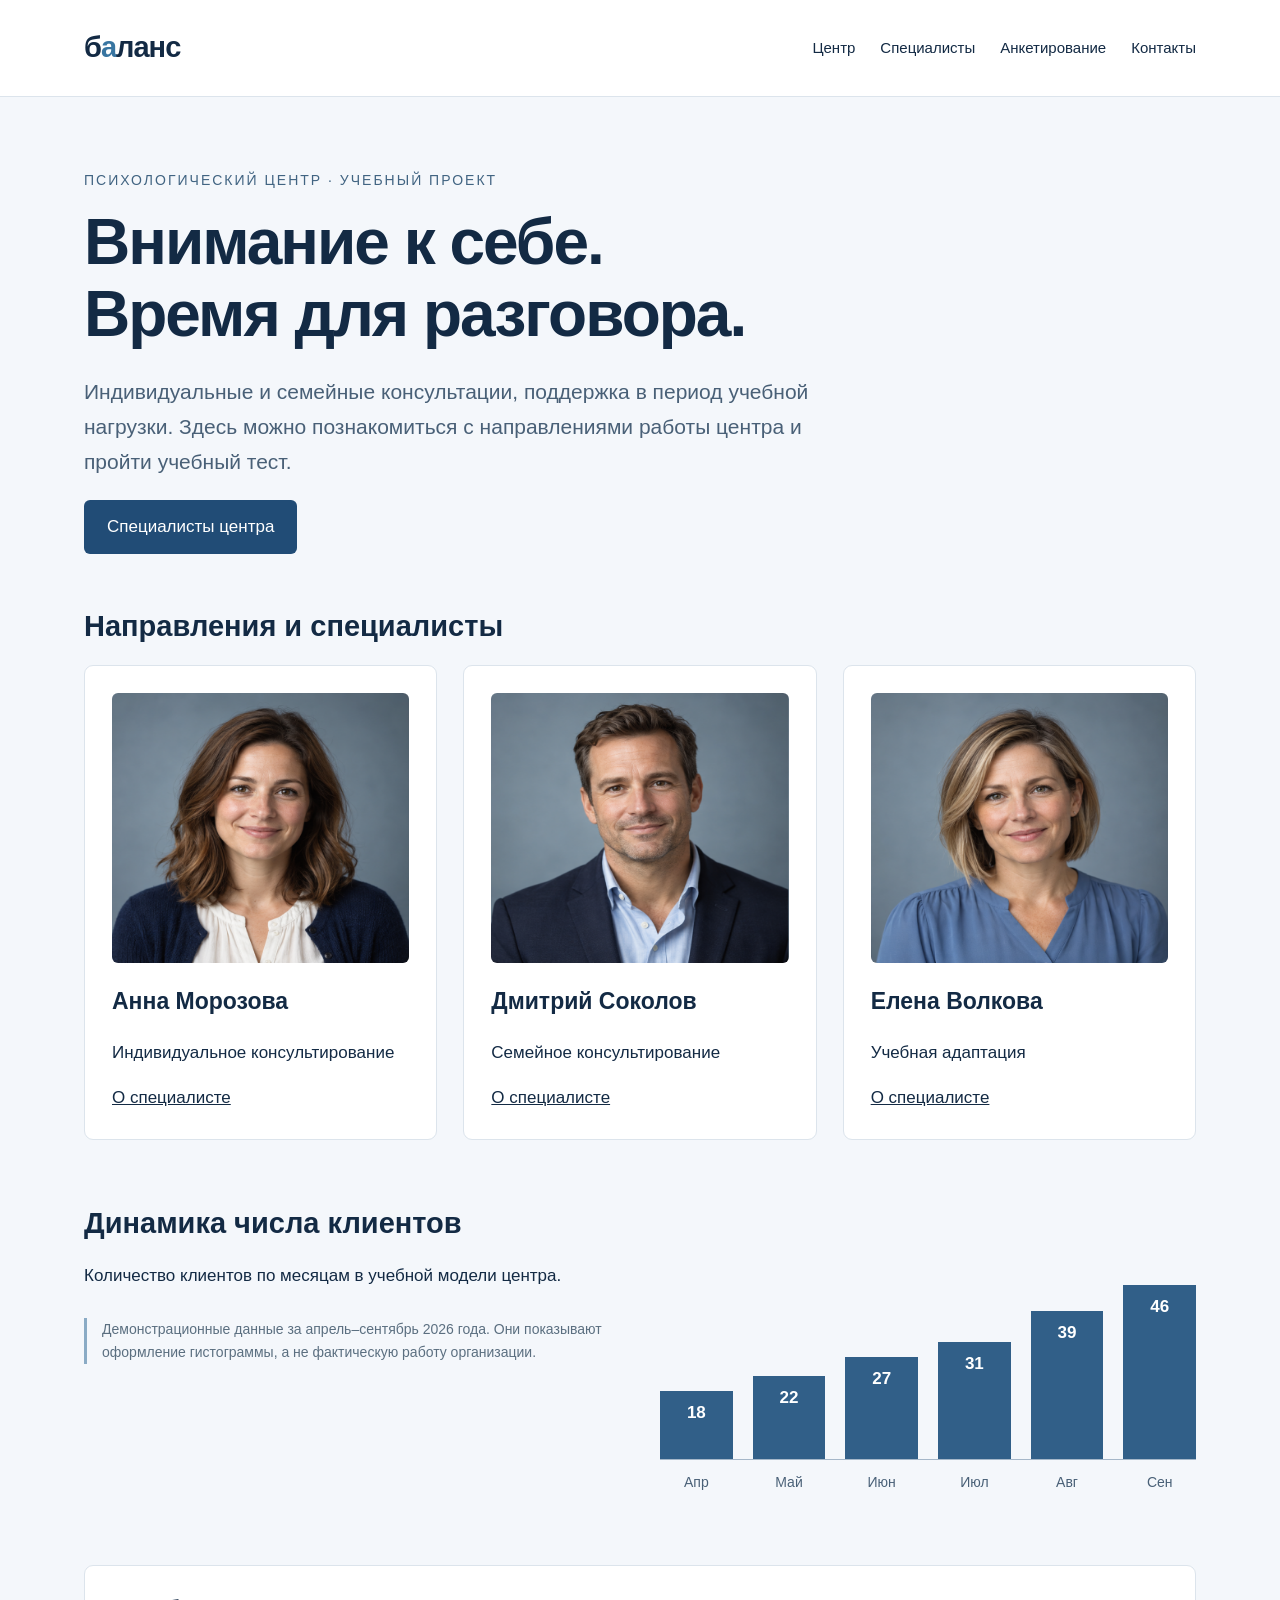
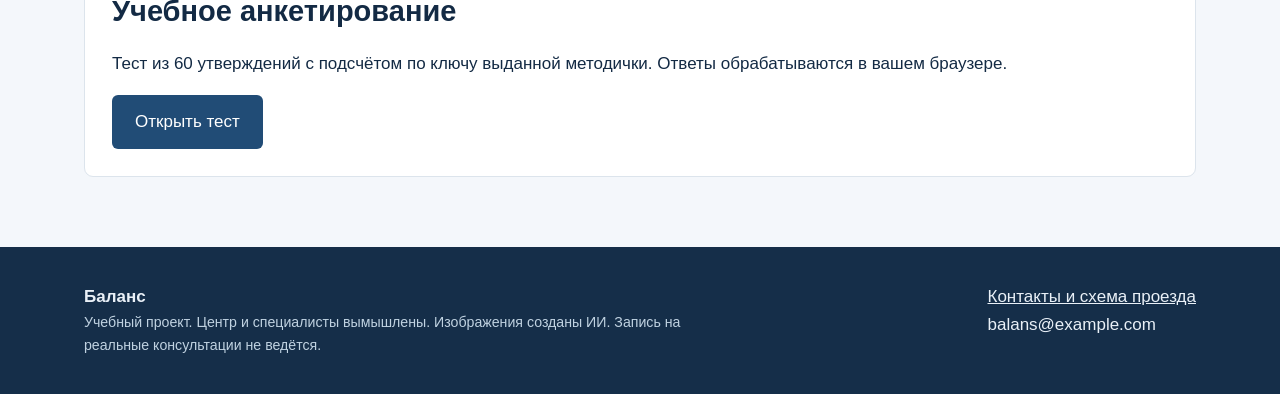
==== index.html @ d7dcf87f "Create educational psychology center website" ====
<!doctype html><html lang="ru"><head><meta charset="utf-8"><meta name="viewport" content="width=device-width,initial-scale=1"><title>Психологический центр — Баланс</title><meta name="description" content="Учебный проект психологического центра Баланс. Специалисты, направления работы и учебное анкетирование."><link rel="stylesheet" href="style.css"></head><body><header><div class="nav"><a class="brand" href="index.html">б<span>а</span>ланс</a><nav aria-label="Основная навигация"><a href="index.html">Центр</a><a href="index.html#specialists">Специалисты</a><a href="test.html">Анкетирование</a><a href="contacts.html">Контакты</a></nav></div></header><main><section class="hero"><div class="eyebrow">Психологический центр · учебный проект</div><h1>Внимание к себе.<br>Время для разговора.</h1><p class="lead">Индивидуальные и семейные консультации, поддержка в период учебной нагрузки. Здесь можно познакомиться с направлениями работы центра и пройти учебный тест.</p><a class="button" href="#specialists">Специалисты центра</a></section><section id="specialists"><h2>Направления и специалисты</h2><div class=grid><article class="card"><div role="img" aria-label="Вымышленный портрет Анна Морозова" class="portrait p0"></div><h3>Анна Морозова</h3><p>Индивидуальное консультирование</p><a href="anna.html">О специалисте</a></article><article class="card"><div role="img" aria-label="Вымышленный портрет Дмитрий Соколов" class="portrait p1"></div><h3>Дмитрий Соколов</h3><p>Семейное консультирование</p><a href="dmitry.html">О специалисте</a></article><article class="card"><div role="img" aria-label="Вымышленный портрет Елена Волкова" class="portrait p2"></div><h3>Елена Волкова</h3><p>Учебная адаптация</p><a href="elena.html">О специалисте</a></article></div></section><section class="section split"><div><h2>Динамика числа клиентов</h2><p>Количество клиентов по месяцам в учебной модели центра.</p><p class="notice">Демонстрационные данные за апрель–сентябрь 2026 года. Они показывают оформление гистограммы, а не фактическую работу организации.</p></div><div class="chart"><div class="bars"><div class="bar" style="height:68.39999999999999px"><b>18</b><span>Апр</span></div><div class="bar" style="height:83.6px"><b>22</b><span>Май</span></div><div class="bar" style="height:102.60000000000001px"><b>27</b><span>Июн</span></div><div class="bar" style="height:117.8px"><b>31</b><span>Июл</span></div><div class="bar" style="height:148.20000000000002px"><b>39</b><span>Авг</span></div><div class="bar" style="height:174.8px"><b>46</b><span>Сен</span></div></div></div></section><section class="section card"><h2>Учебное анкетирование</h2><p>Тест из 60 утверждений с подсчётом по ключу выданной методички. Ответы обрабатываются в вашем браузере.</p><a class="button" href="test.html">Открыть тест</a></section></main><footer><div><div><b>Баланс</b><small>Учебный проект. Центр и специалисты вымышлены. Изображения созданы ИИ. Запись на реальные консультации не ведётся.</small></div><div><a href="contacts.html">Контакты и схема проезда</a><br><span>balans@example.com</span></div></div></footer></body></html>
---- style.css ----
*{box-sizing:border-box}body{margin:0;background:#f4f7fb;color:#132a44;font:17px/1.65 Arial,sans-serif}a{color:inherit}header{background:white;border-bottom:1px solid #dce4ec}.nav{max-width:1160px;margin:auto;padding:24px;display:flex;justify-content:space-between;align-items:center;gap:24px}.brand{text-decoration:none;font-weight:800;font-size:29px;letter-spacing:-1px}.brand span{color:#3875a1}nav{display:flex;gap:25px;flex-wrap:wrap}nav a{text-decoration:none;font-size:15px}main{max-width:1160px;margin:auto;padding:54px 24px 70px}h1{font-size:clamp(36px,5vw,66px);line-height:1.12;letter-spacing:-2px;margin:15px 0 25px;max-width:880px}h2{font-size:29px;line-height:1.25;margin:0 0 20px}h3{font-size:23px;line-height:1.3}.eyebrow{font-size:14px;text-transform:uppercase;letter-spacing:2px;color:#416482}.lead{font-size:21px;max-width:750px;color:#496077}.hero{padding:18px 0 54px}.button,button{display:inline-block;background:#214c76;border:0;color:#fff;border-radius:6px;padding:13px 23px;text-decoration:none;font:inherit;cursor:pointer}.grid{display:grid;grid-template-columns:repeat(3,1fr);gap:26px}.card{background:white;border:1px solid #dce4ec;border-radius:9px;padding:27px}.portrait{height:270px;background-image:url('specialists.png');background-size:300% 100%;border-radius:6px;margin-bottom:24px}.portrait.p0{background-position:0% center}.portrait.p1{background-position:50% center}.portrait.p2{background-position:100% center}.notice{font-size:14px;color:#5b6f80;border-left:3px solid #8aabc5;padding-left:15px;margin:28px 0}.section{margin-top:65px}.split{display:grid;grid-template-columns:1fr 1fr;gap:40px;align-items:start}.bigportrait{min-height:470px;background-image:url('specialists.png');background-size:300% 100%;border-radius:9px}.bars{display:flex;gap:20px;align-items:end;height:220px;border-bottom:1px solid #a5b7c9;margin-top:35px}.bar{background:#315f88;flex:1;position:relative;text-align:center;color:#fff;min-width:30px}.bar span{position:absolute;bottom:-35px;left:0;right:0;font-size:14px;color:#496077}.bar b{display:block;padding:8px}.chart{padding-bottom:40px}footer{background:#152e49;color:#e9f0f7;padding:36px 24px}footer>div{max-width:1112px;margin:auto;display:flex;justify-content:space-between;gap:20px;flex-wrap:wrap}footer small{display:block;max-width:620px;color:#c0d2e1}fieldset{border:1px solid #cfdae6;border-radius:7px;background:white;margin:20px 0;padding:20px}legend{font-weight:bold;padding:0 8px}label{display:block;padding:5px 0}input[type=radio],input[type=checkbox]{width:19px;height:19px;margin-right:12px}input,textarea,select{font:inherit}input:not([type=radio]):not([type=checkbox]),textarea,select{max-width:100%;width:100%;padding:12px;border:1px solid #8198b0;border-radius:5px}#result{background:#e2edf7;padding:24px;margin:25px 0;border-radius:8px}a:focus-visible,button:focus-visible,input:focus-visible{outline:3px solid #d19120;outline-offset:4px}iframe{width:100%;height:360px;border:0;border-radius:8px}@media(max-width:760px){.nav{align-items:flex-start;flex-direction:column}nav{gap:16px}.grid,.split{grid-template-columns:1fr}.portrait{height:330px}.bigportrait{min-height:370px}main{padding-top:32px}h1{letter-spacing:-1px}.section{margin-top:45px}}
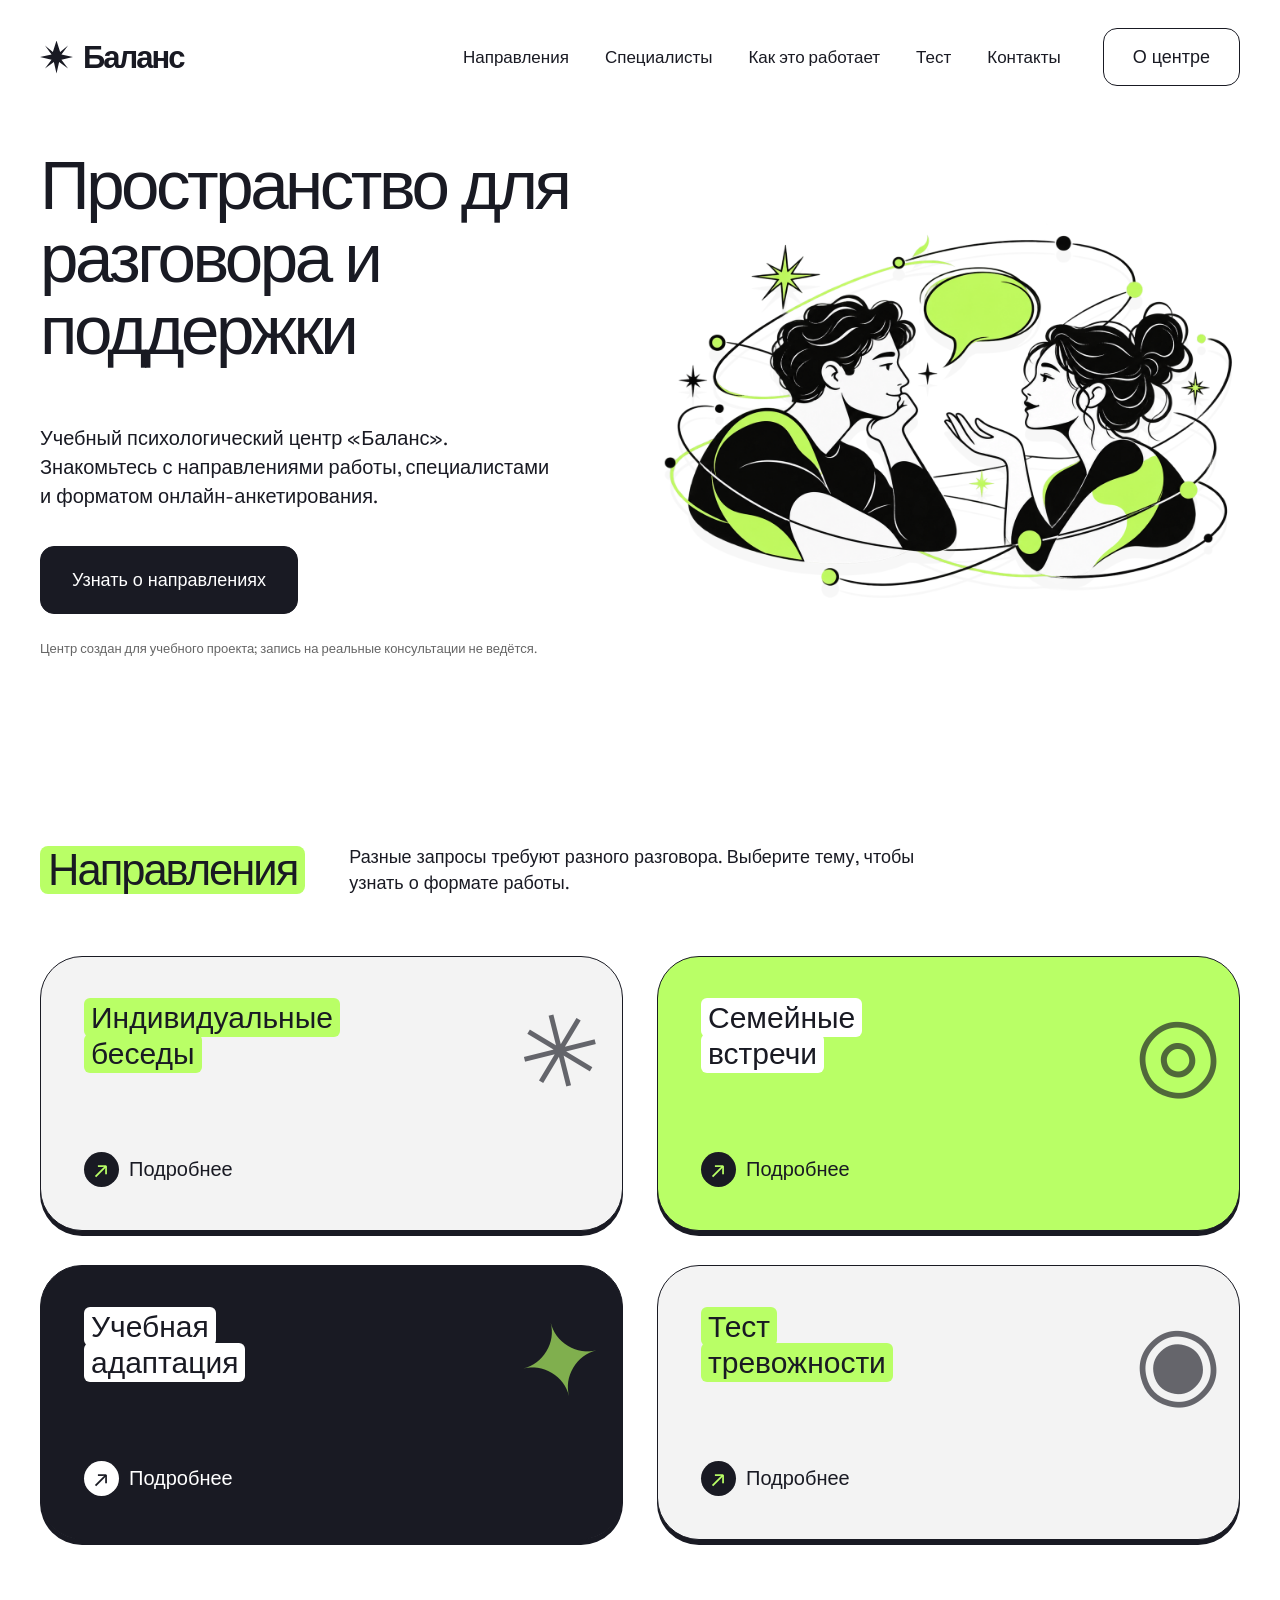
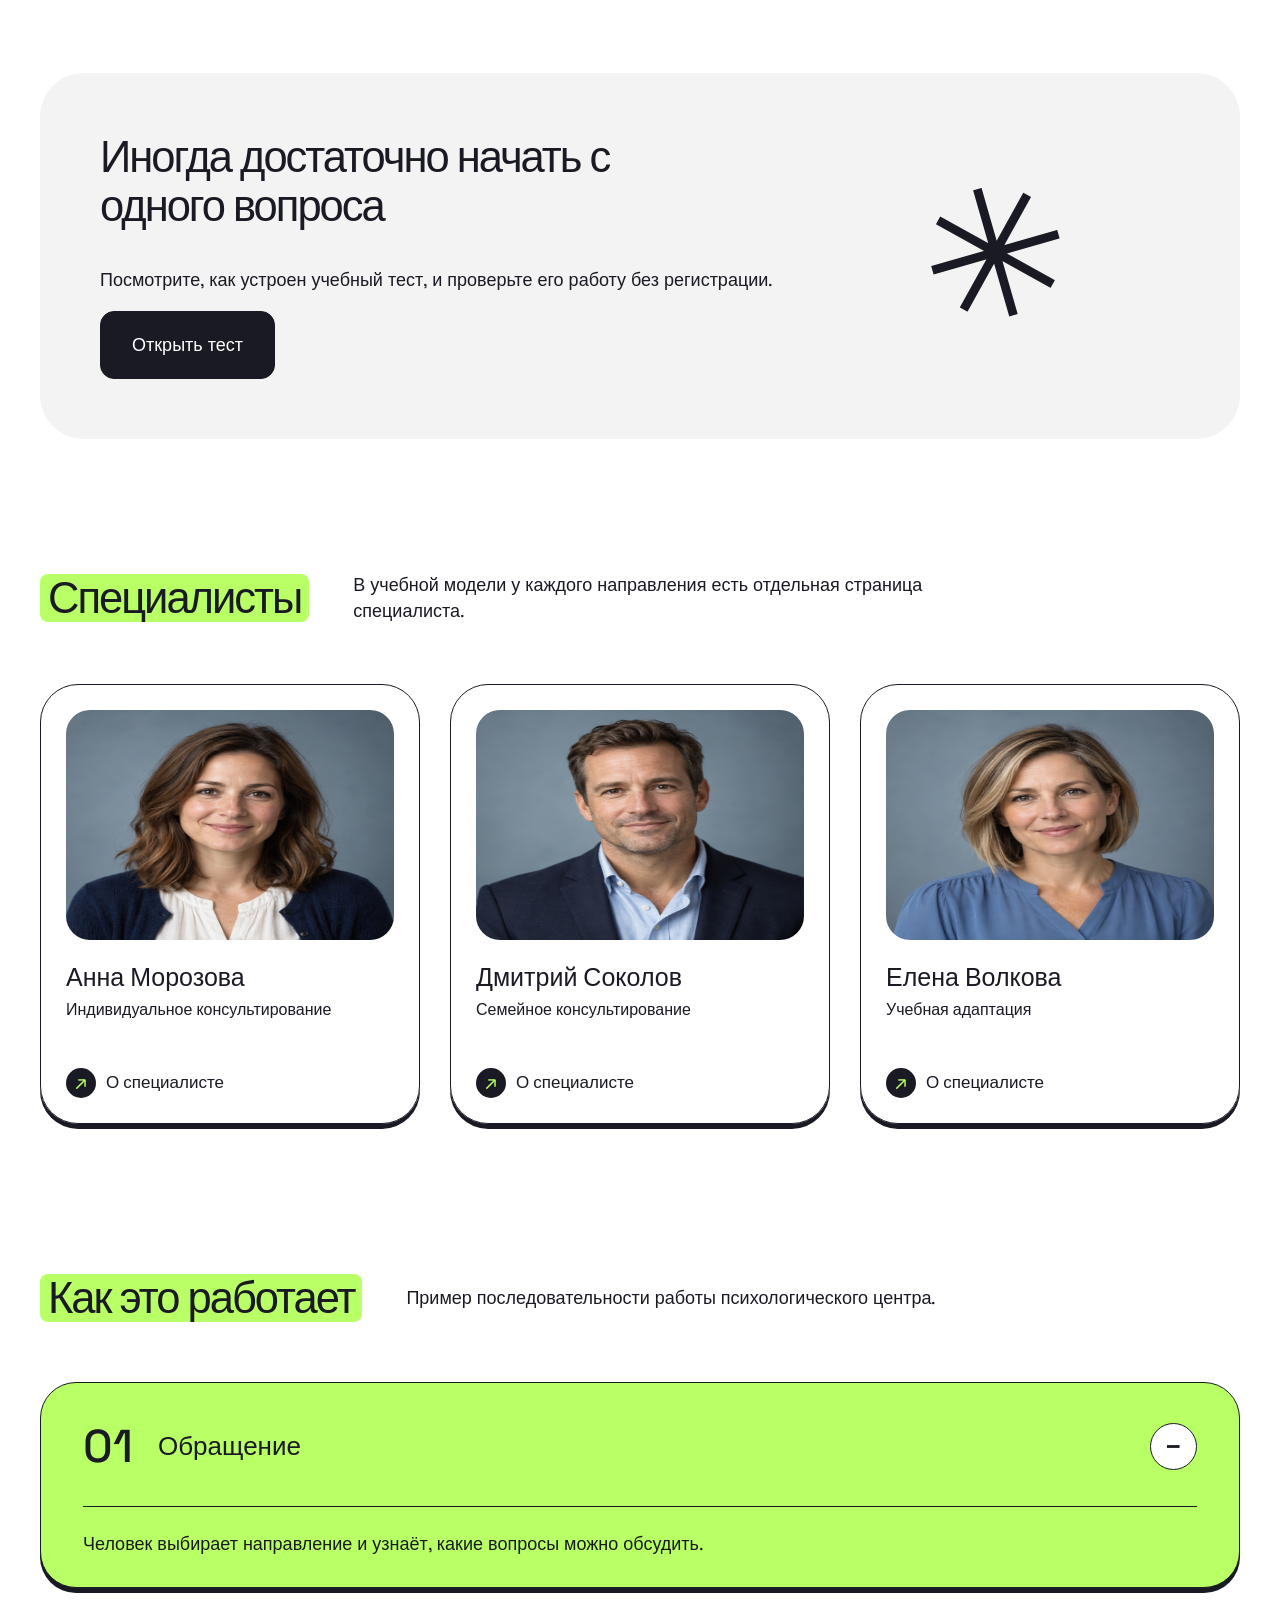
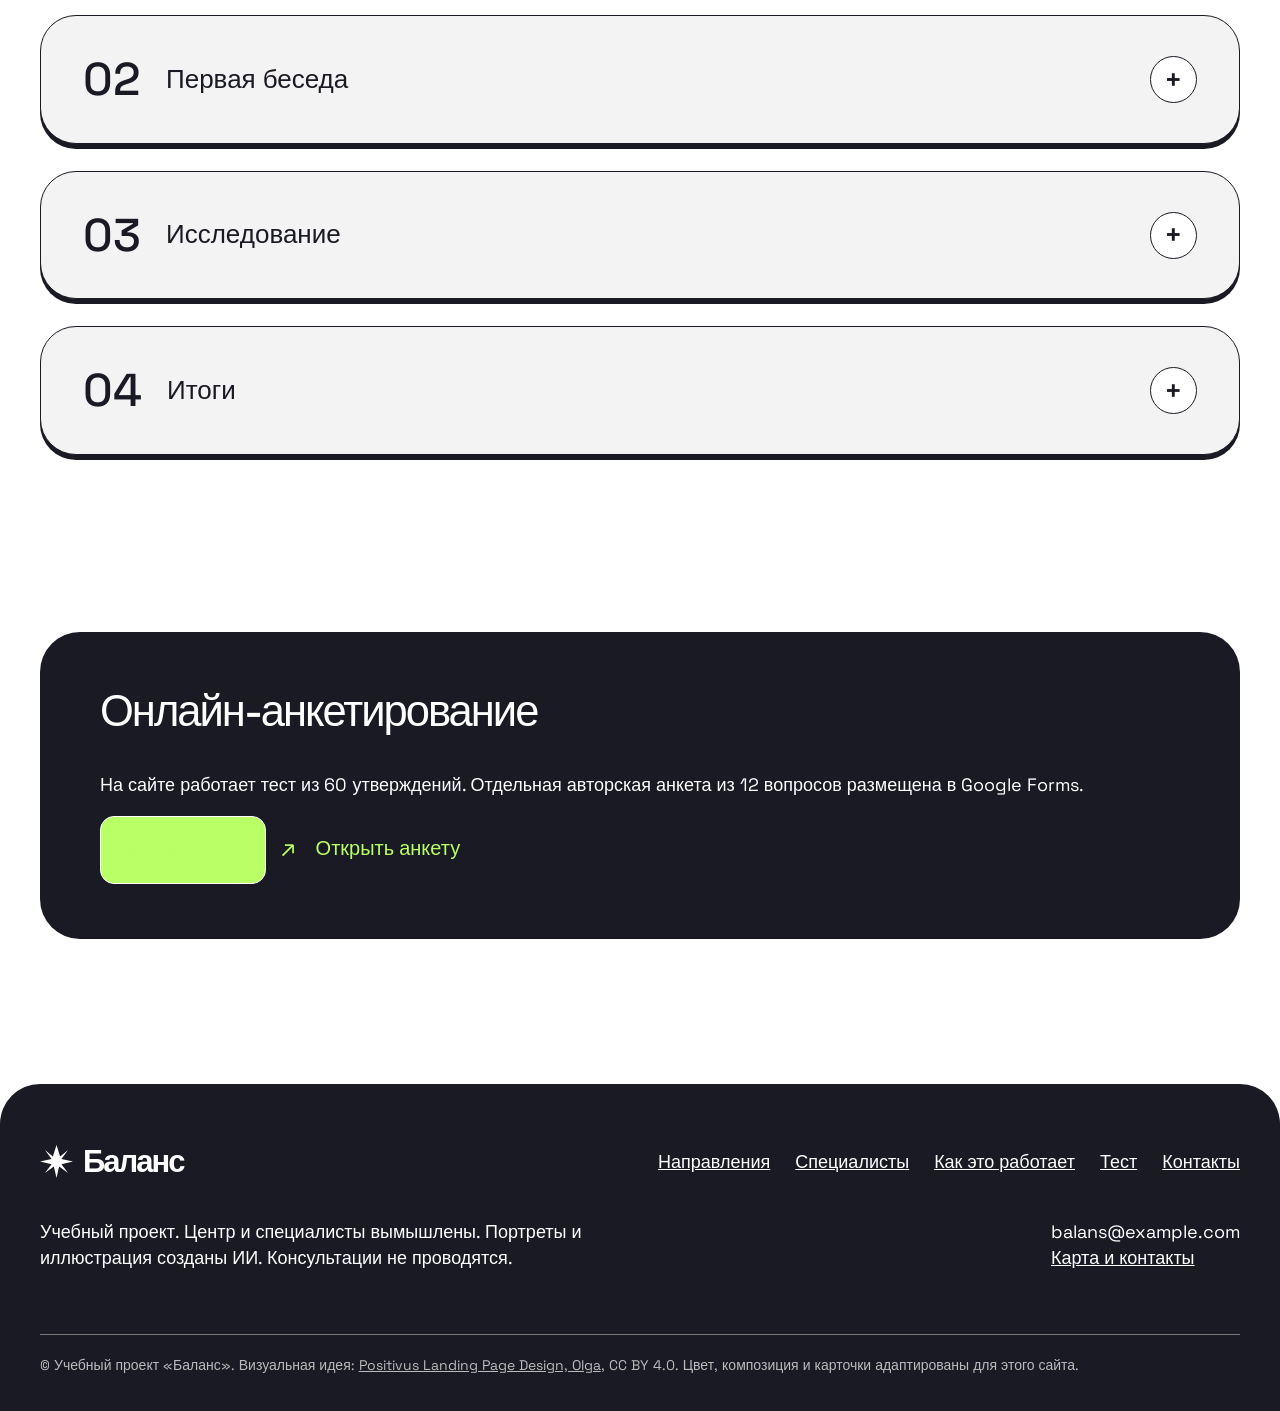
==== commit b6f6543d: "Redesign psychology center site with Positivus-inspired layout" ====
--- a/index.html
+++ b/index.html
@@ -1 +1 @@
-<!doctype html><html lang="ru"><head><meta charset="utf-8"><meta name="viewport" content="width=device-width,initial-scale=1"><title>Психологический центр — Баланс</title><meta name="description" content="Учебный проект психологического центра Баланс. Специалисты, направления работы и учебное анкетирование."><link rel="stylesheet" href="style.css"></head><body><header><div class="nav"><a class="brand" href="index.html">б<span>а</span>ланс</a><nav aria-label="Основная навигация"><a href="index.html">Центр</a><a href="index.html#specialists">Специалисты</a><a href="test.html">Анкетирование</a><a href="contacts.html">Контакты</a></nav></div></header><main><section class="hero"><div class="eyebrow">Психологический центр · учебный проект</div><h1>Внимание к себе.<br>Время для разговора.</h1><p class="lead">Индивидуальные и семейные консультации, поддержка в период учебной нагрузки. Здесь можно познакомиться с направлениями работы центра и пройти учебный тест.</p><a class="button" href="#specialists">Специалисты центра</a></section><section id="specialists"><h2>Направления и специалисты</h2><div class=grid><article class="card"><div role="img" aria-label="Вымышленный портрет Анна Морозова" class="portrait p0"></div><h3>Анна Морозова</h3><p>Индивидуальное консультирование</p><a href="anna.html">О специалисте</a></article><article class="card"><div role="img" aria-label="Вымышленный портрет Дмитрий Соколов" class="portrait p1"></div><h3>Дмитрий Соколов</h3><p>Семейное консультирование</p><a href="dmitry.html">О специалисте</a></article><article class="card"><div role="img" aria-label="Вымышленный портрет Елена Волкова" class="portrait p2"></div><h3>Елена Волкова</h3><p>Учебная адаптация</p><a href="elena.html">О специалисте</a></article></div></section><section class="section split"><div><h2>Динамика числа клиентов</h2><p>Количество клиентов по месяцам в учебной модели центра.</p><p class="notice">Демонстрационные данные за апрель–сентябрь 2026 года. Они показывают оформление гистограммы, а не фактическую работу организации.</p></div><div class="chart"><div class="bars"><div class="bar" style="height:68.39999999999999px"><b>18</b><span>Апр</span></div><div class="bar" style="height:83.6px"><b>22</b><span>Май</span></div><div class="bar" style="height:102.60000000000001px"><b>27</b><span>Июн</span></div><div class="bar" style="height:117.8px"><b>31</b><span>Июл</span></div><div class="bar" style="height:148.20000000000002px"><b>39</b><span>Авг</span></div><div class="bar" style="height:174.8px"><b>46</b><span>Сен</span></div></div></div></section><section class="section card"><h2>Учебное анкетирование</h2><p>Тест из 60 утверждений с подсчётом по ключу выданной методички. Ответы обрабатываются в вашем браузере.</p><a class="button" href="test.html">Открыть тест</a></section></main><footer><div><div><b>Баланс</b><small>Учебный проект. Центр и специалисты вымышлены. Изображения созданы ИИ. Запись на реальные консультации не ведётся.</small></div><div><a href="contacts.html">Контакты и схема проезда</a><br><span>balans@example.com</span></div></div></footer></body></html>+<!doctype html><html lang="ru"><head><meta charset="utf-8"><meta name="viewport" content="width=device-width,initial-scale=1"><title>Психологический центр — Баланс</title><meta name="description" content="Учебный сайт психологического центра Баланс: специалисты, консультации и онлайн-анкетирование."><link rel="stylesheet" href="style.css"></head><body><header class="wrap topbar"><a class="brand" href="index.html" aria-label="Баланс, главная"><span class="brand-mark" aria-hidden="true"></span>Баланс</a><button class="menu-toggle" type="button" aria-controls="main-nav" aria-expanded="false" onclick="const n=document.getElementById('main-nav');const o=n.classList.toggle('is-open');this.setAttribute('aria-expanded',o)">Меню ☰</button><nav id="main-nav" aria-label="Основная навигация"><a href="index.html#services">Направления</a><a href="index.html#team">Специалисты</a><a href="index.html#process">Как это работает</a><a href="test.html">Тест</a><a href="contacts.html">Контакты</a></nav><a class="nav-cta" href="contacts.html">О центре</a></header><main><div class="wrap"><section class="hero"><div><h1>Пространство для разговора и поддержки</h1><p class="lead">Учебный психологический центр «Баланс». Знакомьтесь с направлениями работы, специалистами и форматом онлайн-анкетирования.</p><a class="button" href="#services">Узнать о направлениях</a><p class="hero-note">Центр создан для учебного проекта; запись на реальные консультации не ведётся.</p></div><img class="hero-art" src="hero-conversation.png" alt="Иллюстрация разговора двух людей" width="1024" height="1024"></section><section class="section" id="services"><div class="section-head"><h2>Направления</h2><p>Разные запросы требуют разного разговора. Выберите тему, чтобы узнать о формате работы.</p></div><div class="grid"><article class="service"><h3><span>Индивидуальные<br>беседы</span></h3><a class="text-link" href="anna.html">Подробнее</a><span class="service-art" aria-hidden="true">✳</span></article><article class="service"><h3><span>Семейные<br>встречи</span></h3><a class="text-link" href="dmitry.html">Подробнее</a><span class="service-art" aria-hidden="true">◎</span></article><article class="service"><h3><span>Учебная<br>адаптация</span></h3><a class="text-link" href="elena.html">Подробнее</a><span class="service-art" aria-hidden="true">✦</span></article><article class="service"><h3><span>Тест<br>тревожности</span></h3><a class="text-link" href="test.html">Подробнее</a><span class="service-art" aria-hidden="true">◉</span></article></div></section><section class="statement"><div><h2>Иногда достаточно начать с одного вопроса</h2><p>Посмотрите, как устроен учебный тест, и проверьте его работу без регистрации.</p><a class="button" href="test.html">Открыть тест</a></div><div class="statement-art" aria-hidden="true">✳</div></section><section class="section" id="team"><div class="section-head"><h2>Специалисты</h2><p>В учебной модели у каждого направления есть отдельная страница специалиста.</p></div><div class="people"><article class="person"><div class="portrait p0" role="img" aria-label="Вымышленный портрет: Анна Морозова"></div><h3>Анна Морозова</h3><p>Индивидуальное консультирование</p><a class="text-link" href="anna.html">О специалисте</a></article><article class="person"><div class="portrait p1" role="img" aria-label="Вымышленный портрет: Дмитрий Соколов"></div><h3>Дмитрий Соколов</h3><p>Семейное консультирование</p><a class="text-link" href="dmitry.html">О специалисте</a></article><article class="person"><div class="portrait p2" role="img" aria-label="Вымышленный портрет: Елена Волкова"></div><h3>Елена Волкова</h3><p>Учебная адаптация</p><a class="text-link" href="elena.html">О специалисте</a></article></div></section><section class="section process" id="process"><div class="section-head"><h2>Как это работает</h2><p>Пример последовательности работы психологического центра.</p></div><details open><summary><b>01</b>Обращение</summary><p>Человек выбирает направление и узнаёт, какие вопросы можно обсудить.</p></details><details ><summary><b>02</b>Первая беседа</summary><p>На встрече уточняют запрос и договариваются о цели дальнейшей работы.</p></details><details ><summary><b>03</b>Исследование</summary><p>При необходимости используют учебную анкету или тест и обсуждают результаты с учётом ограничений методики.</p></details><details ><summary><b>04</b>Итоги</summary><p>Подводят итоги и решают, требуется ли продолжение работы.</p></details></section><section class="section"><div class="band"><h2>Онлайн-анкетирование</h2><p>На сайте работает тест из 60 утверждений. Отдельная авторская анкета из 12 вопросов размещена в Google Forms.</p><a class="button button-lime" href="test.html">Пройти тест</a> <a class="text-link" href="https://docs.google.com/forms/d/e/1FAIpQLSfOgb2w6wKbBJeCbJoHYCymH2DjRlRUBL3cMZ-WfeYJ0pLT4Q/viewform">Открыть анкету</a></div></section></div></main><footer><div class="wrap"><div class="footer-top"><a class="brand" href="index.html"><span class="brand-mark" aria-hidden="true"></span>Баланс</a><nav aria-label="Навигация в подвале"><a href="index.html#services">Направления</a><a href="index.html#team">Специалисты</a><a href="index.html#process">Как это работает</a><a href="test.html">Тест</a><a href="contacts.html">Контакты</a></nav></div><div class="footer-meta"><p>Учебный проект. Центр и специалисты вымышлены. Портреты и иллюстрация созданы ИИ. Консультации не проводятся.</p><p>balans@example.com<br><a href="contacts.html">Карта и контакты</a></p></div><div class="footer-bottom">© Учебный проект «Баланс». Визуальная идея: <a href="https://www.figma.com/community/file/1230604708032389430/positivus-landing-page-design">Positivus Landing Page Design, Olga</a>, CC BY 4.0. Цвет, композиция и карточки адаптированы для этого сайта.</div></div></footer></body></html>
--- a/style.css
+++ b/style.css
@@ -1 +1,13 @@
-*{box-sizing:border-box}body{margin:0;background:#f4f7fb;color:#132a44;font:17px/1.65 Arial,sans-serif}a{color:inherit}header{background:white;border-bottom:1px solid #dce4ec}.nav{max-width:1160px;margin:auto;padding:24px;display:flex;justify-content:space-between;align-items:center;gap:24px}.brand{text-decoration:none;font-weight:800;font-size:29px;letter-spacing:-1px}.brand span{color:#3875a1}nav{display:flex;gap:25px;flex-wrap:wrap}nav a{text-decoration:none;font-size:15px}main{max-width:1160px;margin:auto;padding:54px 24px 70px}h1{font-size:clamp(36px,5vw,66px);line-height:1.12;letter-spacing:-2px;margin:15px 0 25px;max-width:880px}h2{font-size:29px;line-height:1.25;margin:0 0 20px}h3{font-size:23px;line-height:1.3}.eyebrow{font-size:14px;text-transform:uppercase;letter-spacing:2px;color:#416482}.lead{font-size:21px;max-width:750px;color:#496077}.hero{padding:18px 0 54px}.button,button{display:inline-block;background:#214c76;border:0;color:#fff;border-radius:6px;padding:13px 23px;text-decoration:none;font:inherit;cursor:pointer}.grid{display:grid;grid-template-columns:repeat(3,1fr);gap:26px}.card{background:white;border:1px solid #dce4ec;border-radius:9px;padding:27px}.portrait{height:270px;background-image:url('specialists.png');background-size:300% 100%;border-radius:6px;margin-bottom:24px}.portrait.p0{background-position:0% center}.portrait.p1{background-position:50% center}.portrait.p2{background-position:100% center}.notice{font-size:14px;color:#5b6f80;border-left:3px solid #8aabc5;padding-left:15px;margin:28px 0}.section{margin-top:65px}.split{display:grid;grid-template-columns:1fr 1fr;gap:40px;align-items:start}.bigportrait{min-height:470px;background-image:url('specialists.png');background-size:300% 100%;border-radius:9px}.bars{display:flex;gap:20px;align-items:end;height:220px;border-bottom:1px solid #a5b7c9;margin-top:35px}.bar{background:#315f88;flex:1;position:relative;text-align:center;color:#fff;min-width:30px}.bar span{position:absolute;bottom:-35px;left:0;right:0;font-size:14px;color:#496077}.bar b{display:block;padding:8px}.chart{padding-bottom:40px}footer{background:#152e49;color:#e9f0f7;padding:36px 24px}footer>div{max-width:1112px;margin:auto;display:flex;justify-content:space-between;gap:20px;flex-wrap:wrap}footer small{display:block;max-width:620px;color:#c0d2e1}fieldset{border:1px solid #cfdae6;border-radius:7px;background:white;margin:20px 0;padding:20px}legend{font-weight:bold;padding:0 8px}label{display:block;padding:5px 0}input[type=radio],input[type=checkbox]{width:19px;height:19px;margin-right:12px}input,textarea,select{font:inherit}input:not([type=radio]):not([type=checkbox]),textarea,select{max-width:100%;width:100%;padding:12px;border:1px solid #8198b0;border-radius:5px}#result{background:#e2edf7;padding:24px;margin:25px 0;border-radius:8px}a:focus-visible,button:focus-visible,input:focus-visible{outline:3px solid #d19120;outline-offset:4px}iframe{width:100%;height:360px;border:0;border-radius:8px}@media(max-width:760px){.nav{align-items:flex-start;flex-direction:column}nav{gap:16px}.grid,.split{grid-template-columns:1fr}.portrait{height:330px}.bigportrait{min-height:370px}main{padding-top:32px}h1{letter-spacing:-1px}.section{margin-top:45px}}+@import url('https://fonts.googleapis.com/css2?family=Space+Grotesk:wght@400;500;600;700&display=swap');
+:root{--lime:#b9ff66;--ink:#191a23;--paper:#fff;--mist:#f3f3f3;--line:#191a23;--max:1240px}
+*{box-sizing:border-box}html{scroll-behavior:smooth}body{margin:0;background:var(--paper);color:var(--ink);font:18px/1.45 'Space Grotesk',Arial,sans-serif}a{color:inherit}img{max-width:100%;display:block}button,input,textarea,select{font:inherit}button{cursor:pointer}
+.wrap{width:min(calc(100% - 80px),var(--max));margin:auto}.topbar{display:flex;align-items:center;gap:42px;padding:28px 0}.brand{display:flex;align-items:center;gap:10px;font-size:31px;font-weight:700;letter-spacing:-2px;text-decoration:none;white-space:nowrap}.brand-mark{width:33px;height:33px;background:var(--ink);clip-path:polygon(50% 0,61% 35%,85% 15%,65% 42%,100% 50%,65% 58%,85% 85%,58% 65%,50% 100%,42% 65%,15% 85%,35% 58%,0 50%,35% 42%,15% 15%,39% 35%)}.topbar nav{display:flex;align-items:center;gap:36px;margin-left:auto}.topbar nav a{text-decoration:none;font-size:17px}.topbar nav a:hover,.text-link:hover{text-decoration:underline;text-decoration-thickness:2px}.nav-cta{border:1px solid var(--ink);border-radius:14px;padding:15px 29px;text-decoration:none;white-space:nowrap}.nav-cta:hover{background:var(--lime)}.menu-toggle{display:none}
+h1,h2,h3,p{margin-top:0}h1{font-size:clamp(48px,5.4vw,76px);line-height:1.05;letter-spacing:-3.5px;font-weight:500}h2{font-size:clamp(32px,3.4vw,46px);line-height:1.12;font-weight:500;letter-spacing:-2px}h3{font-size:30px;line-height:1.18;font-weight:500}.lead{font-size:20px;max-width:640px}.button{display:inline-flex;align-items:center;justify-content:center;background:var(--ink);color:#fff;text-decoration:none;border:1px solid var(--ink);border-radius:14px;padding:18px 31px;min-height:68px}.button:hover{background:var(--lime);color:var(--ink)}.button-lime{background:var(--lime);color:var(--ink)}.button-lime:hover{background:#fff}.text-link{display:inline-flex;align-items:center;gap:10px;text-decoration:none;font-size:20px}.text-link:before{content:'↗';display:grid;place-items:center;border-radius:50%;width:35px;height:35px;background:var(--ink);color:var(--lime);font-size:24px}.eyebrow{display:inline-block;background:var(--lime);font-size:20px;font-weight:600;border-radius:8px;padding:3px 8px;margin-bottom:20px}
+.hero{display:grid;grid-template-columns:1fr 1fr;align-items:center;gap:20px;padding:35px 0 75px}.hero h1{max-width:620px}.hero p{max-width:520px;margin:26px 0 35px}.hero-art{width:100%;max-height:530px;object-fit:contain;filter:drop-shadow(0 12px 0 rgba(0,0,0,.03))}.hero-note{font-size:13px;color:#666;margin-top:18px}.section{padding:75px 0}.section-head{display:flex;align-items:center;gap:44px;margin-bottom:60px}.section-head h2{background:var(--lime);border-radius:8px;padding:0 8px;margin:0;white-space:nowrap}.section-head p{max-width:600px;margin:0}.grid{display:grid;grid-template-columns:repeat(2,1fr);gap:34px}.service{background:var(--mist);border:1px solid var(--line);border-radius:42px;box-shadow:0 5px 0 var(--ink);min-height:275px;padding:43px;display:flex;flex-direction:column;justify-content:space-between;position:relative;overflow:hidden}.service:nth-child(2),.service:nth-child(5){background:var(--lime)}.service:nth-child(3){background:var(--ink);color:#fff}.service h3{max-width:330px;margin:0}.service h3 span{background:var(--lime);border-radius:6px;padding:0 7px;box-decoration-break:clone;-webkit-box-decoration-break:clone}.service:nth-child(2) h3 span,.service:nth-child(5) h3 span{background:#fff}.service:nth-child(3) h3 span{background:#fff;color:var(--ink)}.service .text-link{position:relative;z-index:2}.service:nth-child(3) .text-link:before{background:#fff;color:var(--ink)}.service-art{position:absolute;right:20px;top:45px;font-size:100px;line-height:1;transform:rotate(-14deg);opacity:.65;font-family:Arial,sans-serif}.service:nth-child(3) .service-art{color:var(--lime)}
+.statement{background:var(--mist);border-radius:44px;padding:60px;display:grid;grid-template-columns:1.3fr .7fr;align-items:center;gap:30px;margin:58px 0}.statement h2{max-width:600px}.statement-art{font-size:180px;line-height:1;text-align:center;transform:rotate(-16deg)}.people{display:grid;grid-template-columns:repeat(3,1fr);gap:30px}.person{border:1px solid var(--ink);border-radius:38px;box-shadow:0 5px 0 var(--ink);padding:25px}.portrait{height:230px;background-image:url('specialists.png');background-size:300% 100%;background-repeat:no-repeat;border-radius:24px;margin-bottom:23px}.portrait.p0{background-position:0 center}.portrait.p1{background-position:50% center}.portrait.p2{background-position:100% center}.person h3{font-size:25px;margin-bottom:5px}.person p{font-size:16px;min-height:54px}.person .text-link{font-size:17px}.person .text-link:before{width:30px;height:30px;font-size:20px}
+.process details{background:var(--mist);border:1px solid var(--ink);border-radius:36px;box-shadow:0 5px 0 var(--ink);padding:30px 42px;margin:27px 0}.process details[open]{background:var(--lime)}.process summary{list-style:none;display:flex;align-items:center;gap:25px;cursor:pointer;font-size:26px;font-weight:500}.process summary::-webkit-details-marker{display:none}.process summary b{font-size:46px;font-weight:500}.process summary:after{content:'+';margin-left:auto;width:45px;height:45px;border:1px solid var(--ink);border-radius:50%;display:grid;place-items:center;background:#fff;font-size:30px}.process details[open] summary:after{content:'−'}.process details p{border-top:1px solid var(--ink);padding-top:24px;margin:26px 0 0}.band{background:var(--ink);color:#fff;border-radius:40px;padding:55px 60px}.band h2{color:#fff}.band a{color:var(--lime)}.band .button{border-color:#fff}.band .button:hover{border-color:var(--lime)}
+.inner-hero{padding:70px 0 45px;display:grid;grid-template-columns:1.1fr .9fr;align-items:center;gap:55px}.inner-hero h1{font-size:clamp(45px,5vw,70px)}.inner-hero .lead{margin-bottom:30px}.inner-hero .portrait{height:465px;border-radius:34px;border:1px solid var(--ink);box-shadow:0 6px 0 var(--ink);margin:0}.note{background:var(--mist);border-left:7px solid var(--lime);padding:22px 28px;border-radius:4px;margin:28px 0;font-size:16px}.chart{display:flex;align-items:end;gap:16px;height:270px;border-bottom:2px solid var(--ink);padding-top:25px;margin-bottom:50px}.chart-col{flex:1;background:var(--lime);min-width:25px;border:1px solid var(--ink);border-radius:10px 10px 0 0;position:relative;text-align:center;font-size:18px;font-weight:700;padding:12px 0}.chart-col span{position:absolute;left:0;right:0;bottom:-34px;font-size:14px;font-weight:400}.map{width:100%;height:420px;border:1px solid var(--ink);border-radius:28px}.contact-grid{display:grid;grid-template-columns:.8fr 1.2fr;gap:50px;margin:40px 0 100px}
+.quiz-hero{max-width:850px;padding:70px 0 30px}.quiz-hero h1{margin-bottom:20px}.quiz-form{max-width:900px;margin:0 auto 80px}.quiz-form fieldset{border:1px solid var(--ink);border-radius:28px;box-shadow:0 4px 0 var(--ink);margin:22px 0;padding:25px 30px}.quiz-form legend{font-weight:600;font-size:20px;padding:0 10px}.quiz-form label{display:inline-flex;align-items:center;gap:10px;margin:4px 30px 4px 0;cursor:pointer}.quiz-form input[type=radio]{accent-color:#527f15;width:22px;height:22px}.quiz-form button{margin-top:20px}.quiz-result{background:var(--lime);border:1px solid var(--ink);border-radius:28px;padding:30px;margin:25px 0;font-size:22px}
+footer{background:var(--ink);color:#fff;border-radius:40px 40px 0 0;padding:55px 0 35px;margin-top:70px}footer .brand-mark{background:#fff}footer .brand{color:#fff}footer nav{display:flex;gap:25px;flex-wrap:wrap}footer a:hover{text-decoration:underline}footer .footer-top{display:flex;align-items:center;justify-content:space-between;gap:30px}footer .footer-bottom{border-top:1px solid #777;margin-top:45px;padding-top:20px;color:#bbb;font-size:14px}footer .footer-bottom a{color:#bbb}.footer-meta{margin-top:35px;display:flex;justify-content:space-between;gap:30px}.footer-meta p{max-width:620px}
+:focus-visible{outline:3px solid #75a220;outline-offset:4px}@media(max-width:1000px){.topbar{gap:20px}.topbar nav{gap:18px}.nav-cta{padding:12px 18px}.service-art{opacity:.35}.people{grid-template-columns:repeat(2,1fr)}}@media(max-width:720px){.wrap{width:min(calc(100% - 36px),var(--max))}.topbar{padding:20px 0;flex-wrap:wrap}.brand{font-size:27px}.menu-toggle{display:block;margin-left:auto;background:none;border:1px solid var(--ink);border-radius:10px;padding:7px 12px}.topbar nav{display:none;flex-direction:column;align-items:stretch;width:100%;gap:0;order:3;margin:0;padding:15px 0}.topbar nav.is-open{display:flex}.topbar nav a{padding:11px 0}.topbar .nav-cta{display:none}.hero,.inner-hero,.statement,.contact-grid{grid-template-columns:1fr}.hero{padding:40px 0 75px;gap:20px}.hero h1{letter-spacing:-2px}.hero-art{max-width:540px;margin:auto}.section{padding:45px 0}.section-head{display:block;margin-bottom:30px}.section-head h2{display:inline-block;white-space:normal;margin-bottom:16px}.grid,.people{grid-template-columns:1fr}.service{min-height:245px;padding:30px;border-radius:30px}.service h3{font-size:28px}.service-art{font-size:85px}.statement{padding:34px;margin:40px 0}.statement-art{display:none}.process details{padding:22px;border-radius:24px}.process summary{font-size:20px;gap:12px}.process summary b{font-size:30px}.process summary:after{width:35px;height:35px;font-size:24px}.band{padding:35px;border-radius:28px}.inner-hero{padding-top:30px}.inner-hero .portrait{height:370px}.quiz-hero{padding-top:30px}.quiz-form fieldset{border-radius:20px}.footer-top,.footer-meta{flex-direction:column;align-items:flex-start!important}footer{border-radius:28px 28px 0 0}body{font-size:17px}}
+@media(prefers-reduced-motion:reduce){html{scroll-behavior:auto}}
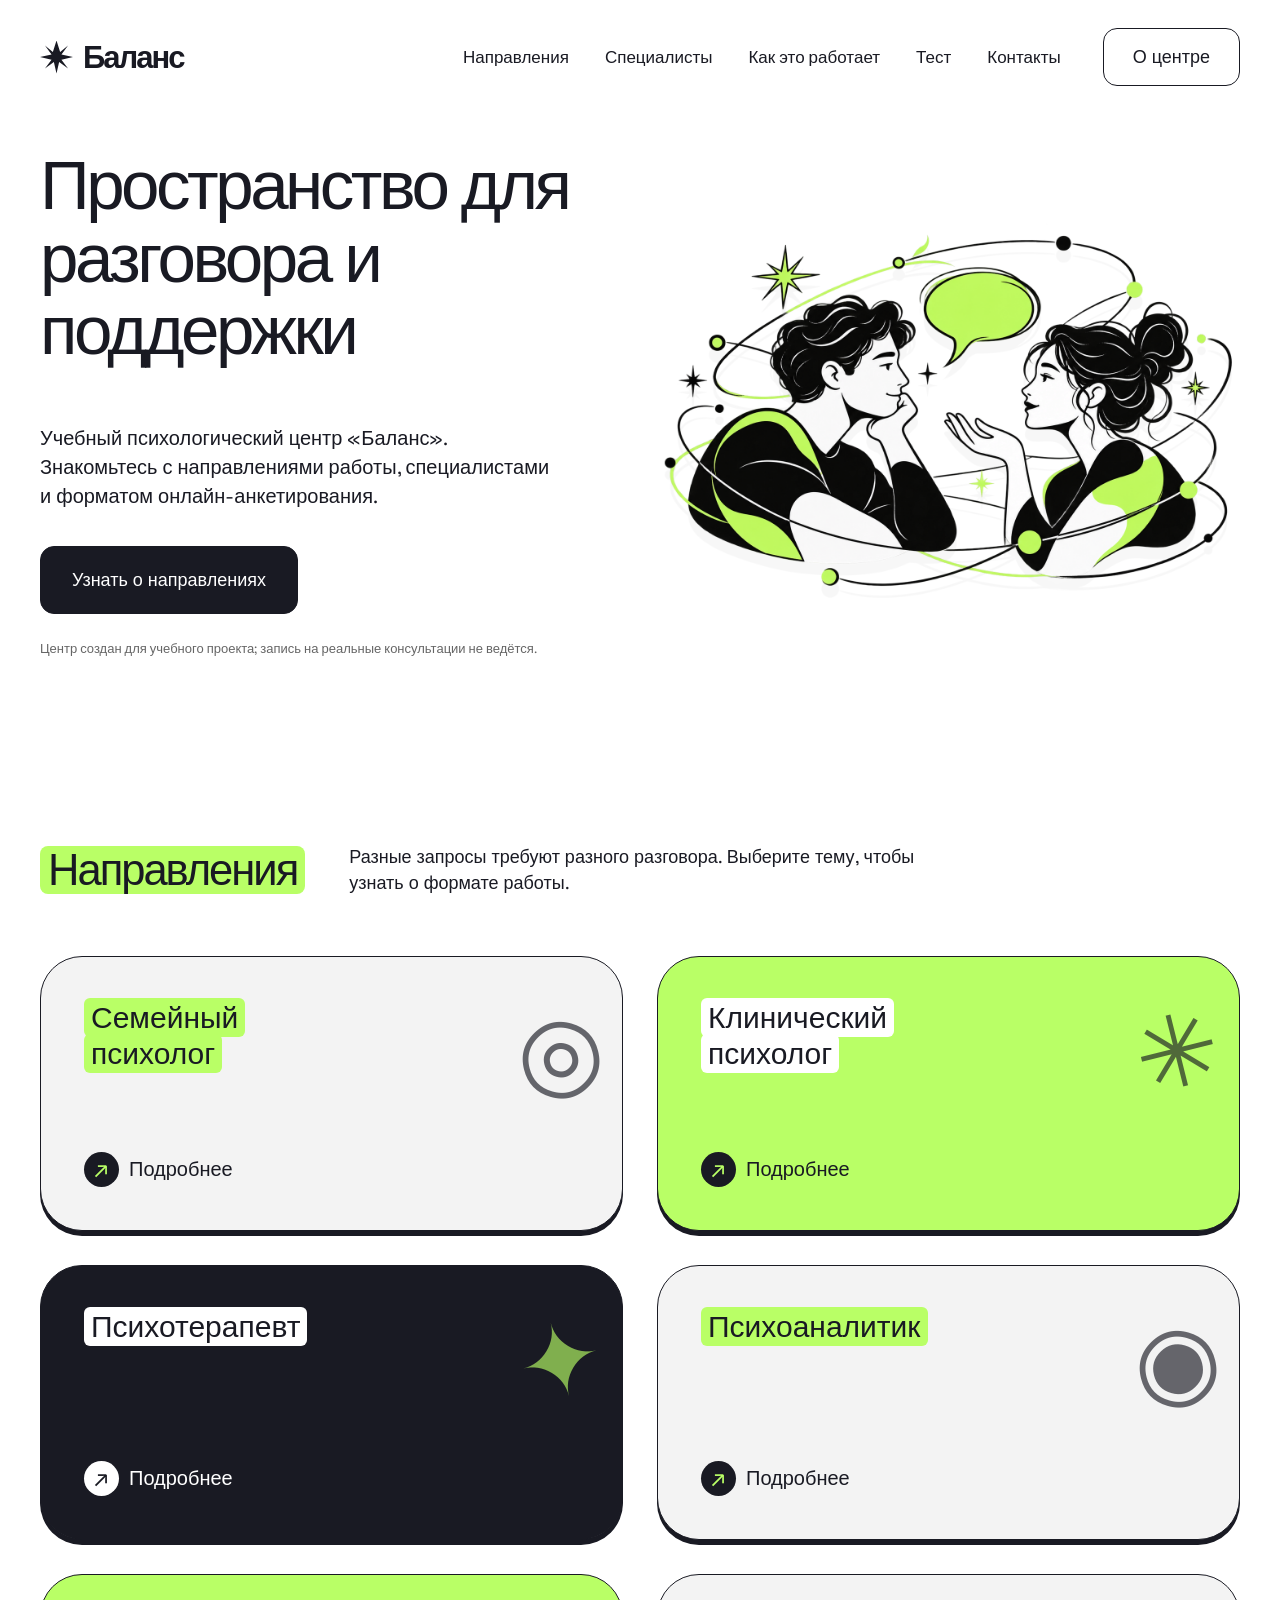
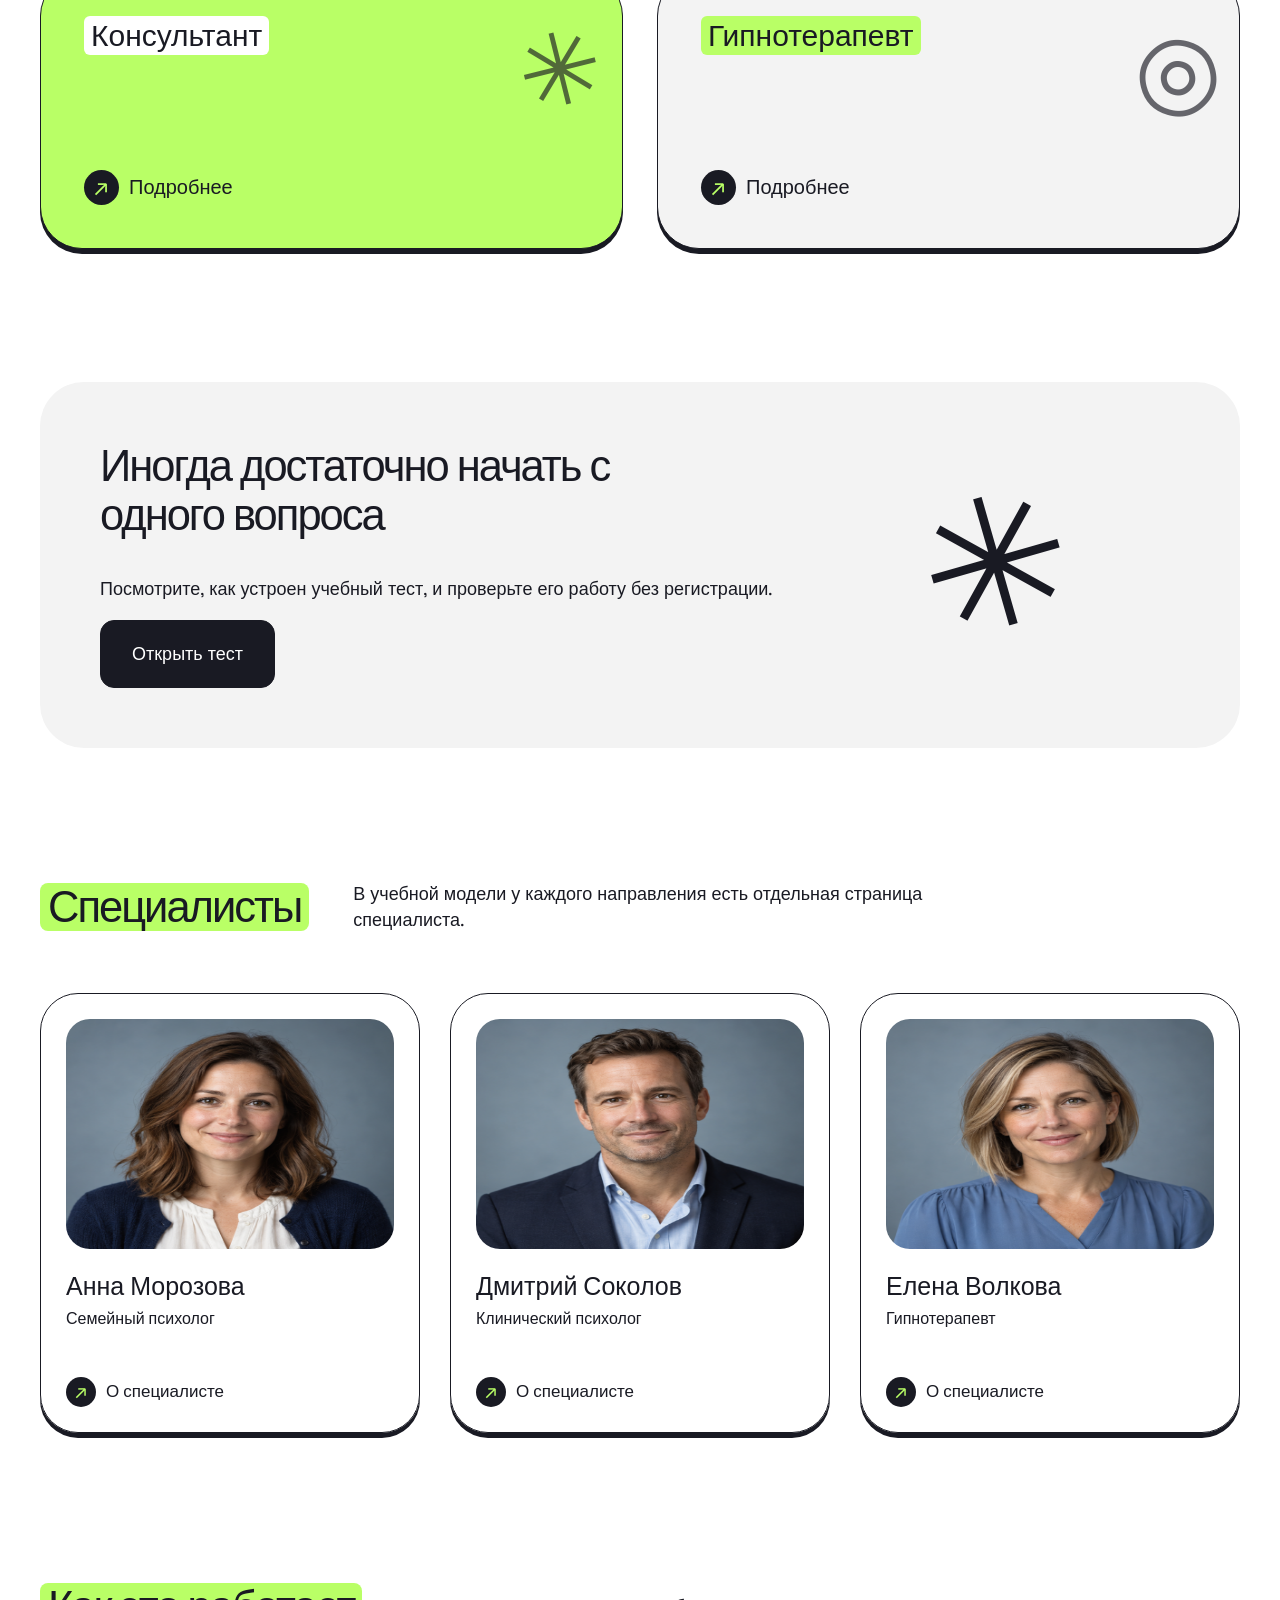
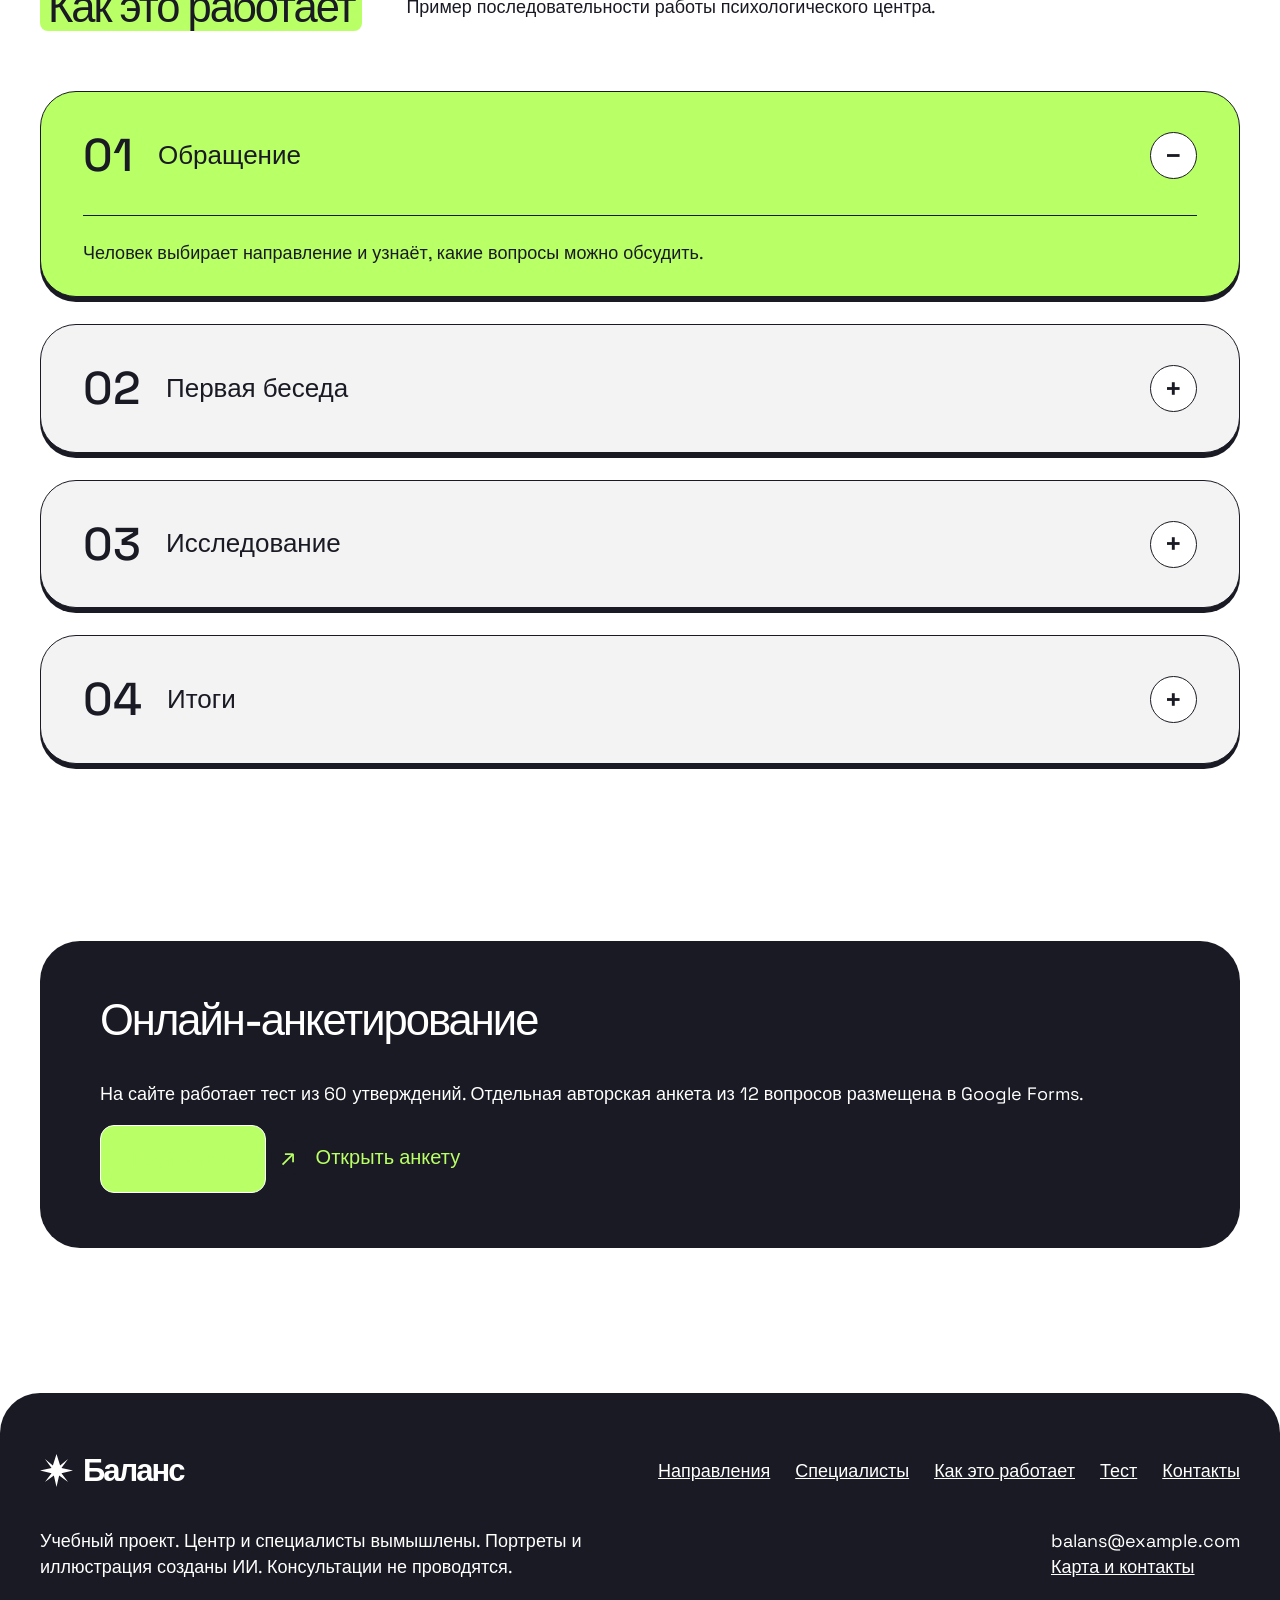
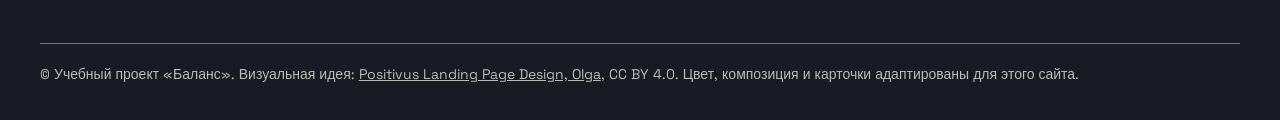
==== commit d27c5959: "Align specialties with practice example" ====
--- a/index.html
+++ b/index.html
@@ -1 +1 @@
-<!doctype html><html lang="ru"><head><meta charset="utf-8"><meta name="viewport" content="width=device-width,initial-scale=1"><title>Психологический центр — Баланс</title><meta name="description" content="Учебный сайт психологического центра Баланс: специалисты, консультации и онлайн-анкетирование."><link rel="stylesheet" href="style.css"></head><body><header class="wrap topbar"><a class="brand" href="index.html" aria-label="Баланс, главная"><span class="brand-mark" aria-hidden="true"></span>Баланс</a><button class="menu-toggle" type="button" aria-controls="main-nav" aria-expanded="false" onclick="const n=document.getElementById('main-nav');const o=n.classList.toggle('is-open');this.setAttribute('aria-expanded',o)">Меню ☰</button><nav id="main-nav" aria-label="Основная навигация"><a href="index.html#services">Направления</a><a href="index.html#team">Специалисты</a><a href="index.html#process">Как это работает</a><a href="test.html">Тест</a><a href="contacts.html">Контакты</a></nav><a class="nav-cta" href="contacts.html">О центре</a></header><main><div class="wrap"><section class="hero"><div><h1>Пространство для разговора и поддержки</h1><p class="lead">Учебный психологический центр «Баланс». Знакомьтесь с направлениями работы, специалистами и форматом онлайн-анкетирования.</p><a class="button" href="#services">Узнать о направлениях</a><p class="hero-note">Центр создан для учебного проекта; запись на реальные консультации не ведётся.</p></div><img class="hero-art" src="hero-conversation.png" alt="Иллюстрация разговора двух людей" width="1024" height="1024"></section><section class="section" id="services"><div class="section-head"><h2>Направления</h2><p>Разные запросы требуют разного разговора. Выберите тему, чтобы узнать о формате работы.</p></div><div class="grid"><article class="service"><h3><span>Индивидуальные<br>беседы</span></h3><a class="text-link" href="anna.html">Подробнее</a><span class="service-art" aria-hidden="true">✳</span></article><article class="service"><h3><span>Семейные<br>встречи</span></h3><a class="text-link" href="dmitry.html">Подробнее</a><span class="service-art" aria-hidden="true">◎</span></article><article class="service"><h3><span>Учебная<br>адаптация</span></h3><a class="text-link" href="elena.html">Подробнее</a><span class="service-art" aria-hidden="true">✦</span></article><article class="service"><h3><span>Тест<br>тревожности</span></h3><a class="text-link" href="test.html">Подробнее</a><span class="service-art" aria-hidden="true">◉</span></article></div></section><section class="statement"><div><h2>Иногда достаточно начать с одного вопроса</h2><p>Посмотрите, как устроен учебный тест, и проверьте его работу без регистрации.</p><a class="button" href="test.html">Открыть тест</a></div><div class="statement-art" aria-hidden="true">✳</div></section><section class="section" id="team"><div class="section-head"><h2>Специалисты</h2><p>В учебной модели у каждого направления есть отдельная страница специалиста.</p></div><div class="people"><article class="person"><div class="portrait p0" role="img" aria-label="Вымышленный портрет: Анна Морозова"></div><h3>Анна Морозова</h3><p>Индивидуальное консультирование</p><a class="text-link" href="anna.html">О специалисте</a></article><article class="person"><div class="portrait p1" role="img" aria-label="Вымышленный портрет: Дмитрий Соколов"></div><h3>Дмитрий Соколов</h3><p>Семейное консультирование</p><a class="text-link" href="dmitry.html">О специалисте</a></article><article class="person"><div class="portrait p2" role="img" aria-label="Вымышленный портрет: Елена Волкова"></div><h3>Елена Волкова</h3><p>Учебная адаптация</p><a class="text-link" href="elena.html">О специалисте</a></article></div></section><section class="section process" id="process"><div class="section-head"><h2>Как это работает</h2><p>Пример последовательности работы психологического центра.</p></div><details open><summary><b>01</b>Обращение</summary><p>Человек выбирает направление и узнаёт, какие вопросы можно обсудить.</p></details><details ><summary><b>02</b>Первая беседа</summary><p>На встрече уточняют запрос и договариваются о цели дальнейшей работы.</p></details><details ><summary><b>03</b>Исследование</summary><p>При необходимости используют учебную анкету или тест и обсуждают результаты с учётом ограничений методики.</p></details><details ><summary><b>04</b>Итоги</summary><p>Подводят итоги и решают, требуется ли продолжение работы.</p></details></section><section class="section"><div class="band"><h2>Онлайн-анкетирование</h2><p>На сайте работает тест из 60 утверждений. Отдельная авторская анкета из 12 вопросов размещена в Google Forms.</p><a class="button button-lime" href="test.html">Пройти тест</a> <a class="text-link" href="https://docs.google.com/forms/d/e/1FAIpQLSfOgb2w6wKbBJeCbJoHYCymH2DjRlRUBL3cMZ-WfeYJ0pLT4Q/viewform">Открыть анкету</a></div></section></div></main><footer><div class="wrap"><div class="footer-top"><a class="brand" href="index.html"><span class="brand-mark" aria-hidden="true"></span>Баланс</a><nav aria-label="Навигация в подвале"><a href="index.html#services">Направления</a><a href="index.html#team">Специалисты</a><a href="index.html#process">Как это работает</a><a href="test.html">Тест</a><a href="contacts.html">Контакты</a></nav></div><div class="footer-meta"><p>Учебный проект. Центр и специалисты вымышлены. Портреты и иллюстрация созданы ИИ. Консультации не проводятся.</p><p>balans@example.com<br><a href="contacts.html">Карта и контакты</a></p></div><div class="footer-bottom">© Учебный проект «Баланс». Визуальная идея: <a href="https://www.figma.com/community/file/1230604708032389430/positivus-landing-page-design">Positivus Landing Page Design, Olga</a>, CC BY 4.0. Цвет, композиция и карточки адаптированы для этого сайта.</div></div></footer></body></html>+<!doctype html><html lang="ru"><head><meta charset="utf-8"><meta name="viewport" content="width=device-width,initial-scale=1"><title>Психологический центр — Баланс</title><meta name="description" content="Учебный сайт психологического центра Баланс: специалисты, консультации и онлайн-анкетирование."><link rel="stylesheet" href="style.css?v=20261001a"></head><body><header class="wrap topbar"><a class="brand" href="index.html" aria-label="Баланс, главная"><span class="brand-mark" aria-hidden="true"></span>Баланс</a><button class="menu-toggle" type="button" aria-controls="main-nav" aria-expanded="false" onclick="const n=document.getElementById('main-nav');const o=n.classList.toggle('is-open');this.setAttribute('aria-expanded',o)">Меню ☰</button><nav id="main-nav" aria-label="Основная навигация"><a href="index.html#services">Направления</a><a href="index.html#team">Специалисты</a><a href="index.html#process">Как это работает</a><a href="test.html">Тест</a><a href="contacts.html">Контакты</a></nav><a class="nav-cta" href="contacts.html">О центре</a></header><main><div class="wrap"><section class="hero"><div><h1>Пространство для разговора и поддержки</h1><p class="lead">Учебный психологический центр «Баланс». Знакомьтесь с направлениями работы, специалистами и форматом онлайн-анкетирования.</p><a class="button" href="#services">Узнать о направлениях</a><p class="hero-note">Центр создан для учебного проекта; запись на реальные консультации не ведётся.</p></div><img class="hero-art" src="hero-conversation.png" alt="Иллюстрация разговора двух людей" width="1024" height="1024"></section><section class="section" id="services"><div class="section-head"><h2>Направления</h2><p>Разные запросы требуют разного разговора. Выберите тему, чтобы узнать о формате работы.</p></div><div class="grid"><article class="service"><h3><span>Семейный<br>психолог</span></h3><a class="text-link" href="anna.html">Подробнее</a><span class="service-art" aria-hidden="true">◎</span></article><article class="service"><h3><span>Клинический<br>психолог</span></h3><a class="text-link" href="dmitry.html">Подробнее</a><span class="service-art" aria-hidden="true">✳</span></article><article class="service"><h3><span>Психотерапевт</span></h3><a class="text-link" href="specializations.html#psychotherapist">Подробнее</a><span class="service-art" aria-hidden="true">✦</span></article><article class="service"><h3><span>Психоаналитик</span></h3><a class="text-link" href="specializations.html#psychoanalyst">Подробнее</a><span class="service-art" aria-hidden="true">◉</span></article><article class="service"><h3><span>Консультант</span></h3><a class="text-link" href="specializations.html#consultant">Подробнее</a><span class="service-art" aria-hidden="true">✳</span></article><article class="service"><h3><span>Гипнотерапевт</span></h3><a class="text-link" href="elena.html">Подробнее</a><span class="service-art" aria-hidden="true">◎</span></article></div></section><section class="statement"><div><h2>Иногда достаточно начать с одного вопроса</h2><p>Посмотрите, как устроен учебный тест, и проверьте его работу без регистрации.</p><a class="button" href="test.html">Открыть тест</a></div><div class="statement-art" aria-hidden="true">✳</div></section><section class="section" id="team"><div class="section-head"><h2>Специалисты</h2><p>В учебной модели у каждого направления есть отдельная страница специалиста.</p></div><div class="people"><article class="person"><div class="portrait p0" role="img" aria-label="Вымышленный портрет: Анна Морозова"></div><h3>Анна Морозова</h3><p>Семейный психолог</p><a class="text-link" href="anna.html">О специалисте</a></article><article class="person"><div class="portrait p1" role="img" aria-label="Вымышленный портрет: Дмитрий Соколов"></div><h3>Дмитрий Соколов</h3><p>Клинический психолог</p><a class="text-link" href="dmitry.html">О специалисте</a></article><article class="person"><div class="portrait p2" role="img" aria-label="Вымышленный портрет: Елена Волкова"></div><h3>Елена Волкова</h3><p>Гипнотерапевт</p><a class="text-link" href="elena.html">О специалисте</a></article></div></section><section class="section process" id="process"><div class="section-head"><h2>Как это работает</h2><p>Пример последовательности работы психологического центра.</p></div><details open><summary><b>01</b>Обращение</summary><p>Человек выбирает направление и узнаёт, какие вопросы можно обсудить.</p></details><details ><summary><b>02</b>Первая беседа</summary><p>На встрече уточняют запрос и договариваются о цели дальнейшей работы.</p></details><details ><summary><b>03</b>Исследование</summary><p>При необходимости используют учебную анкету или тест и обсуждают результаты с учётом ограничений методики.</p></details><details ><summary><b>04</b>Итоги</summary><p>Подводят итоги и решают, требуется ли продолжение работы.</p></details></section><section class="section"><div class="band"><h2>Онлайн-анкетирование</h2><p>На сайте работает тест из 60 утверждений. Отдельная авторская анкета из 12 вопросов размещена в Google Forms.</p><a class="button button-lime" href="test.html">Пройти тест</a> <a class="text-link" href="https://docs.google.com/forms/d/e/1FAIpQLSfOgb2w6wKbBJeCbJoHYCymH2DjRlRUBL3cMZ-WfeYJ0pLT4Q/viewform">Открыть анкету</a></div></section></div></main><footer><div class="wrap"><div class="footer-top"><a class="brand" href="index.html"><span class="brand-mark" aria-hidden="true"></span>Баланс</a><nav aria-label="Навигация в подвале"><a href="index.html#services">Направления</a><a href="index.html#team">Специалисты</a><a href="index.html#process">Как это работает</a><a href="test.html">Тест</a><a href="contacts.html">Контакты</a></nav></div><div class="footer-meta"><p>Учебный проект. Центр и специалисты вымышлены. Портреты и иллюстрация созданы ИИ. Консультации не проводятся.</p><p>balans@example.com<br><a href="contacts.html">Карта и контакты</a></p></div><div class="footer-bottom">© Учебный проект «Баланс». Визуальная идея: <a href="https://www.figma.com/community/file/1230604708032389430/positivus-landing-page-design">Positivus Landing Page Design, Olga</a>, CC BY 4.0. Цвет, композиция и карточки адаптированы для этого сайта.</div></div></footer></body></html>
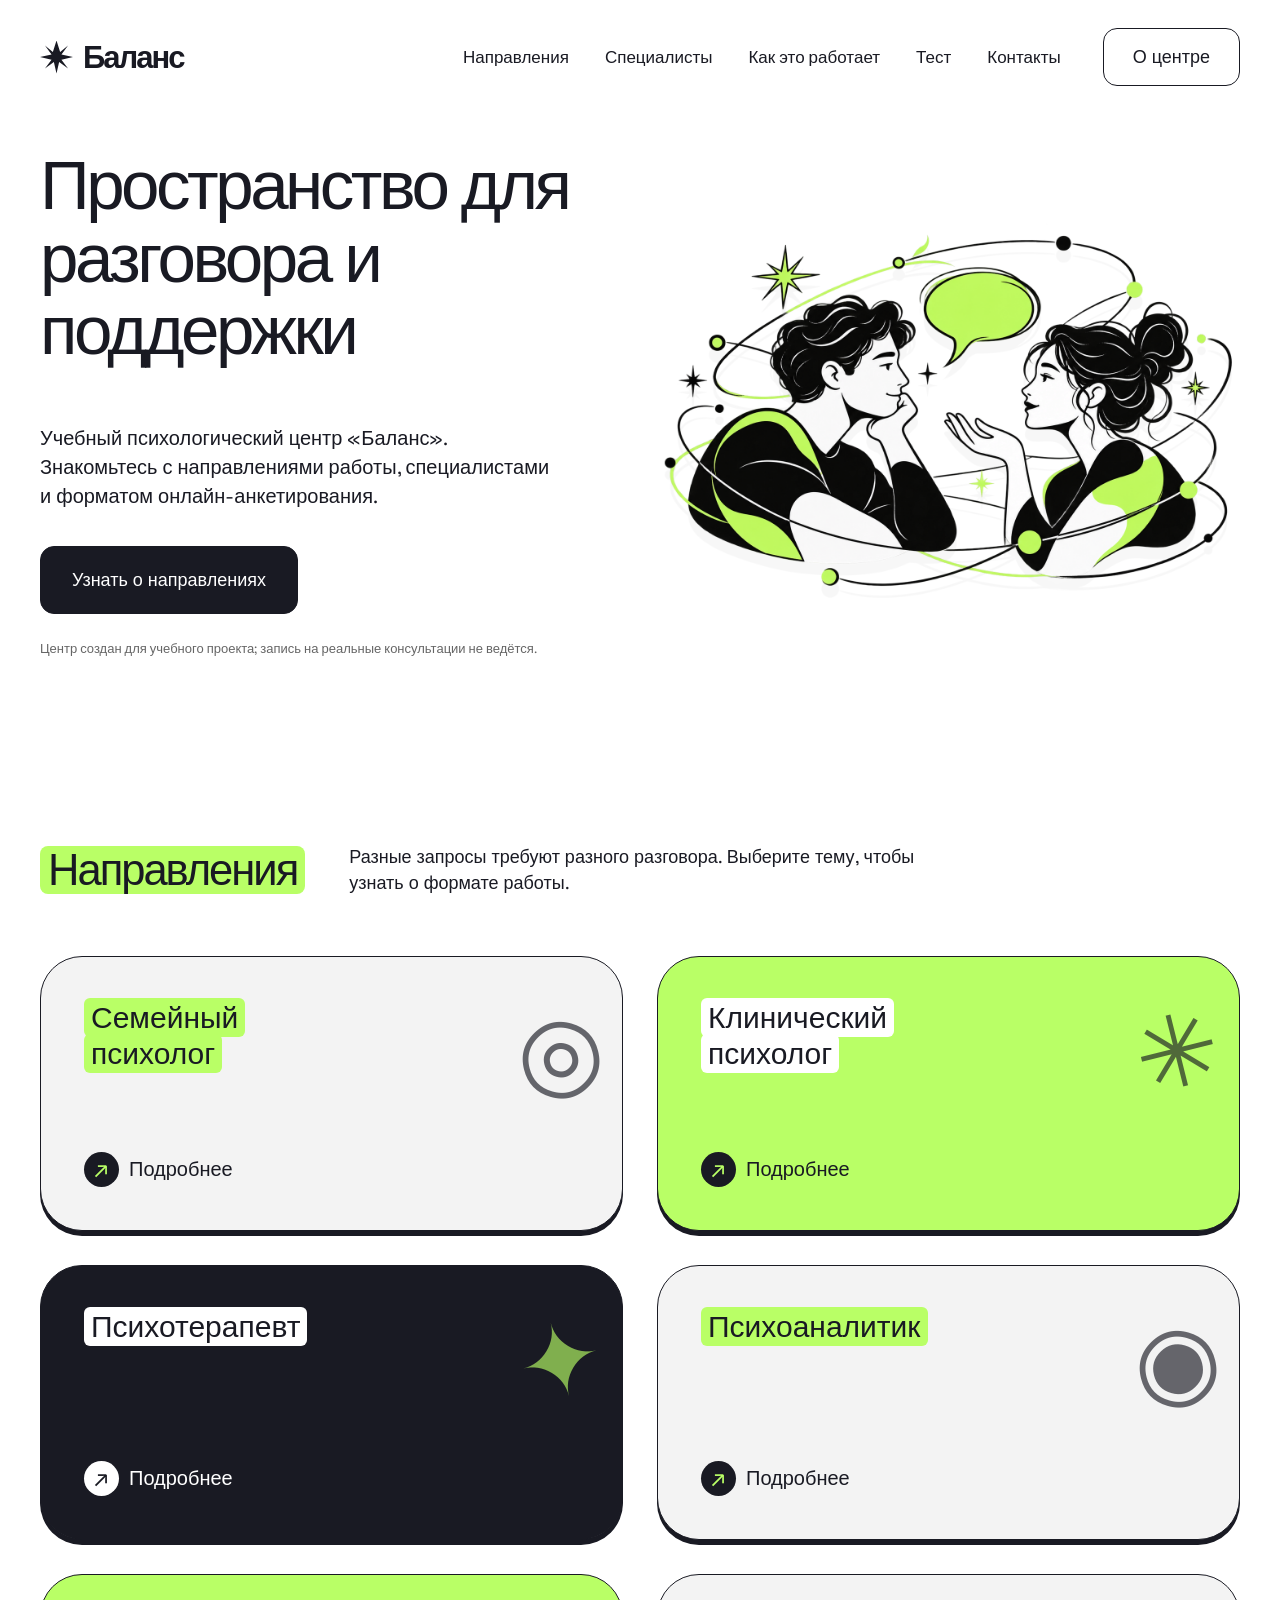
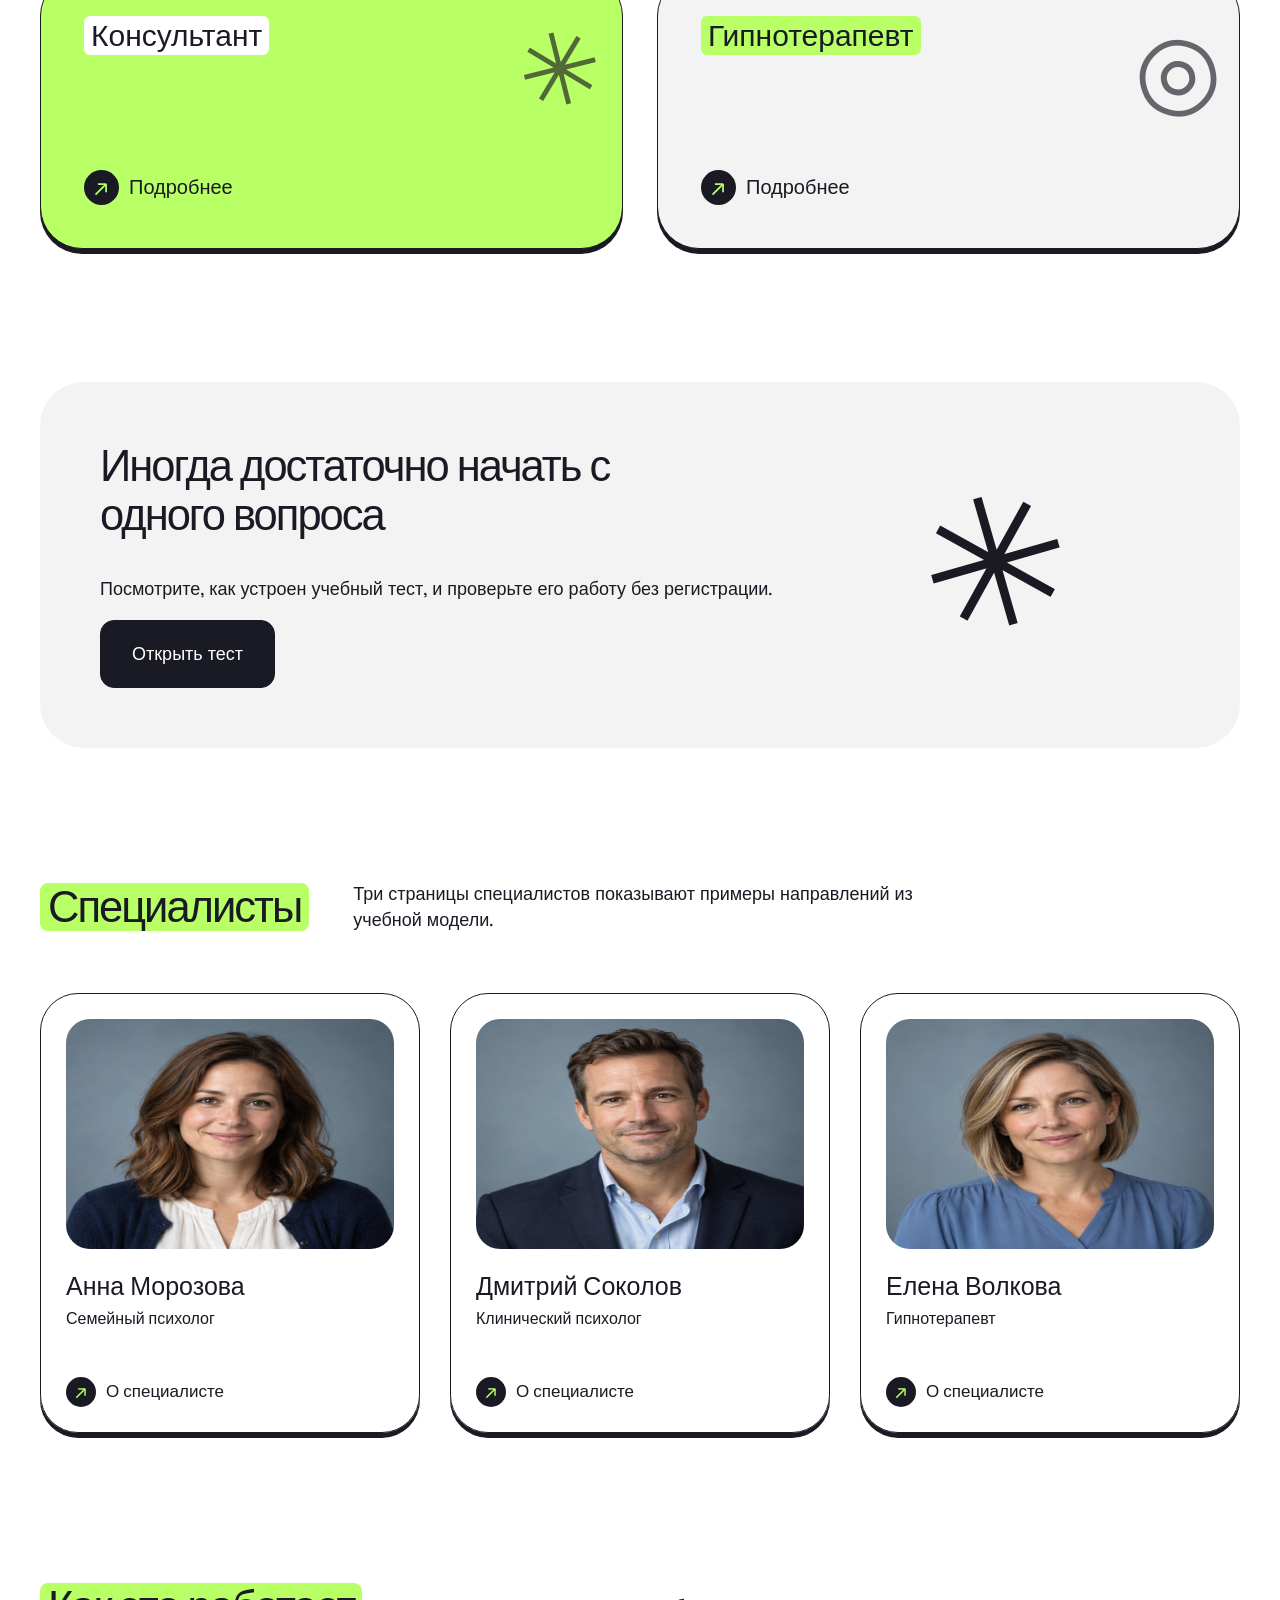
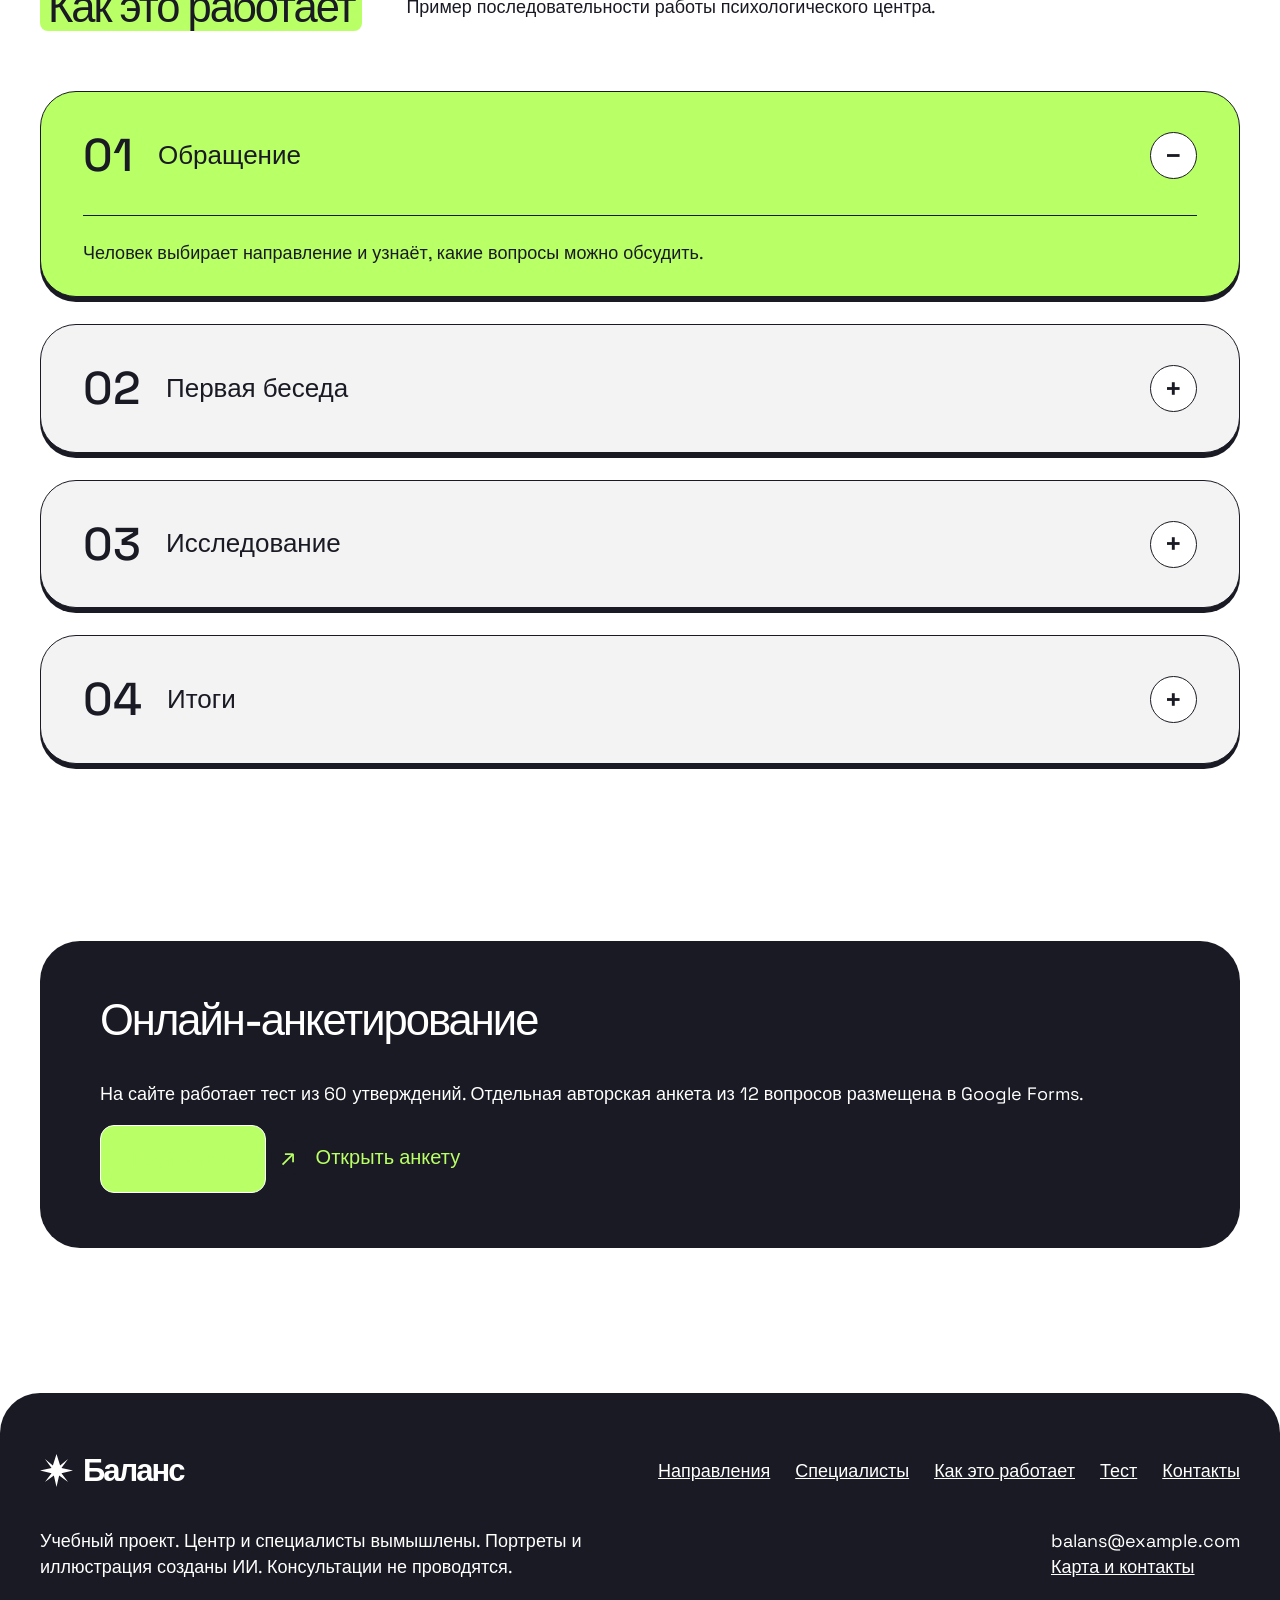
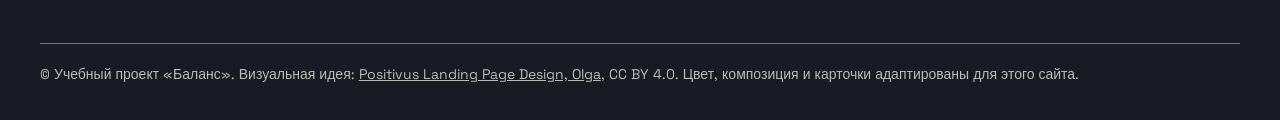
==== commit 3412a3ab: "Clarify specialist pages" ====
--- a/index.html
+++ b/index.html
@@ -1 +1 @@
-<!doctype html><html lang="ru"><head><meta charset="utf-8"><meta name="viewport" content="width=device-width,initial-scale=1"><title>Психологический центр — Баланс</title><meta name="description" content="Учебный сайт психологического центра Баланс: специалисты, консультации и онлайн-анкетирование."><link rel="stylesheet" href="style.css?v=20261001a"></head><body><header class="wrap topbar"><a class="brand" href="index.html" aria-label="Баланс, главная"><span class="brand-mark" aria-hidden="true"></span>Баланс</a><button class="menu-toggle" type="button" aria-controls="main-nav" aria-expanded="false" onclick="const n=document.getElementById('main-nav');const o=n.classList.toggle('is-open');this.setAttribute('aria-expanded',o)">Меню ☰</button><nav id="main-nav" aria-label="Основная навигация"><a href="index.html#services">Направления</a><a href="index.html#team">Специалисты</a><a href="index.html#process">Как это работает</a><a href="test.html">Тест</a><a href="contacts.html">Контакты</a></nav><a class="nav-cta" href="contacts.html">О центре</a></header><main><div class="wrap"><section class="hero"><div><h1>Пространство для разговора и поддержки</h1><p class="lead">Учебный психологический центр «Баланс». Знакомьтесь с направлениями работы, специалистами и форматом онлайн-анкетирования.</p><a class="button" href="#services">Узнать о направлениях</a><p class="hero-note">Центр создан для учебного проекта; запись на реальные консультации не ведётся.</p></div><img class="hero-art" src="hero-conversation.png" alt="Иллюстрация разговора двух людей" width="1024" height="1024"></section><section class="section" id="services"><div class="section-head"><h2>Направления</h2><p>Разные запросы требуют разного разговора. Выберите тему, чтобы узнать о формате работы.</p></div><div class="grid"><article class="service"><h3><span>Семейный<br>психолог</span></h3><a class="text-link" href="anna.html">Подробнее</a><span class="service-art" aria-hidden="true">◎</span></article><article class="service"><h3><span>Клинический<br>психолог</span></h3><a class="text-link" href="dmitry.html">Подробнее</a><span class="service-art" aria-hidden="true">✳</span></article><article class="service"><h3><span>Психотерапевт</span></h3><a class="text-link" href="specializations.html#psychotherapist">Подробнее</a><span class="service-art" aria-hidden="true">✦</span></article><article class="service"><h3><span>Психоаналитик</span></h3><a class="text-link" href="specializations.html#psychoanalyst">Подробнее</a><span class="service-art" aria-hidden="true">◉</span></article><article class="service"><h3><span>Консультант</span></h3><a class="text-link" href="specializations.html#consultant">Подробнее</a><span class="service-art" aria-hidden="true">✳</span></article><article class="service"><h3><span>Гипнотерапевт</span></h3><a class="text-link" href="elena.html">Подробнее</a><span class="service-art" aria-hidden="true">◎</span></article></div></section><section class="statement"><div><h2>Иногда достаточно начать с одного вопроса</h2><p>Посмотрите, как устроен учебный тест, и проверьте его работу без регистрации.</p><a class="button" href="test.html">Открыть тест</a></div><div class="statement-art" aria-hidden="true">✳</div></section><section class="section" id="team"><div class="section-head"><h2>Специалисты</h2><p>В учебной модели у каждого направления есть отдельная страница специалиста.</p></div><div class="people"><article class="person"><div class="portrait p0" role="img" aria-label="Вымышленный портрет: Анна Морозова"></div><h3>Анна Морозова</h3><p>Семейный психолог</p><a class="text-link" href="anna.html">О специалисте</a></article><article class="person"><div class="portrait p1" role="img" aria-label="Вымышленный портрет: Дмитрий Соколов"></div><h3>Дмитрий Соколов</h3><p>Клинический психолог</p><a class="text-link" href="dmitry.html">О специалисте</a></article><article class="person"><div class="portrait p2" role="img" aria-label="Вымышленный портрет: Елена Волкова"></div><h3>Елена Волкова</h3><p>Гипнотерапевт</p><a class="text-link" href="elena.html">О специалисте</a></article></div></section><section class="section process" id="process"><div class="section-head"><h2>Как это работает</h2><p>Пример последовательности работы психологического центра.</p></div><details open><summary><b>01</b>Обращение</summary><p>Человек выбирает направление и узнаёт, какие вопросы можно обсудить.</p></details><details ><summary><b>02</b>Первая беседа</summary><p>На встрече уточняют запрос и договариваются о цели дальнейшей работы.</p></details><details ><summary><b>03</b>Исследование</summary><p>При необходимости используют учебную анкету или тест и обсуждают результаты с учётом ограничений методики.</p></details><details ><summary><b>04</b>Итоги</summary><p>Подводят итоги и решают, требуется ли продолжение работы.</p></details></section><section class="section"><div class="band"><h2>Онлайн-анкетирование</h2><p>На сайте работает тест из 60 утверждений. Отдельная авторская анкета из 12 вопросов размещена в Google Forms.</p><a class="button button-lime" href="test.html">Пройти тест</a> <a class="text-link" href="https://docs.google.com/forms/d/e/1FAIpQLSfOgb2w6wKbBJeCbJoHYCymH2DjRlRUBL3cMZ-WfeYJ0pLT4Q/viewform">Открыть анкету</a></div></section></div></main><footer><div class="wrap"><div class="footer-top"><a class="brand" href="index.html"><span class="brand-mark" aria-hidden="true"></span>Баланс</a><nav aria-label="Навигация в подвале"><a href="index.html#services">Направления</a><a href="index.html#team">Специалисты</a><a href="index.html#process">Как это работает</a><a href="test.html">Тест</a><a href="contacts.html">Контакты</a></nav></div><div class="footer-meta"><p>Учебный проект. Центр и специалисты вымышлены. Портреты и иллюстрация созданы ИИ. Консультации не проводятся.</p><p>balans@example.com<br><a href="contacts.html">Карта и контакты</a></p></div><div class="footer-bottom">© Учебный проект «Баланс». Визуальная идея: <a href="https://www.figma.com/community/file/1230604708032389430/positivus-landing-page-design">Positivus Landing Page Design, Olga</a>, CC BY 4.0. Цвет, композиция и карточки адаптированы для этого сайта.</div></div></footer></body></html>+<!doctype html><html lang="ru"><head><meta charset="utf-8"><meta name="viewport" content="width=device-width,initial-scale=1"><title>Психологический центр — Баланс</title><meta name="description" content="Учебный сайт психологического центра Баланс: специалисты, консультации и онлайн-анкетирование."><link rel="stylesheet" href="style.css?v=20261001a"></head><body><header class="wrap topbar"><a class="brand" href="index.html" aria-label="Баланс, главная"><span class="brand-mark" aria-hidden="true"></span>Баланс</a><button class="menu-toggle" type="button" aria-controls="main-nav" aria-expanded="false" onclick="const n=document.getElementById('main-nav');const o=n.classList.toggle('is-open');this.setAttribute('aria-expanded',o)">Меню ☰</button><nav id="main-nav" aria-label="Основная навигация"><a href="index.html#services">Направления</a><a href="index.html#team">Специалисты</a><a href="index.html#process">Как это работает</a><a href="test.html">Тест</a><a href="contacts.html">Контакты</a></nav><a class="nav-cta" href="contacts.html">О центре</a></header><main><div class="wrap"><section class="hero"><div><h1>Пространство для разговора и поддержки</h1><p class="lead">Учебный психологический центр «Баланс». Знакомьтесь с направлениями работы, специалистами и форматом онлайн-анкетирования.</p><a class="button" href="#services">Узнать о направлениях</a><p class="hero-note">Центр создан для учебного проекта; запись на реальные консультации не ведётся.</p></div><img class="hero-art" src="hero-conversation.png" alt="Иллюстрация разговора двух людей" width="1024" height="1024"></section><section class="section" id="services"><div class="section-head"><h2>Направления</h2><p>Разные запросы требуют разного разговора. Выберите тему, чтобы узнать о формате работы.</p></div><div class="grid"><article class="service"><h3><span>Семейный<br>психолог</span></h3><a class="text-link" href="anna.html">Подробнее</a><span class="service-art" aria-hidden="true">◎</span></article><article class="service"><h3><span>Клинический<br>психолог</span></h3><a class="text-link" href="dmitry.html">Подробнее</a><span class="service-art" aria-hidden="true">✳</span></article><article class="service"><h3><span>Психотерапевт</span></h3><a class="text-link" href="specializations.html#psychotherapist">Подробнее</a><span class="service-art" aria-hidden="true">✦</span></article><article class="service"><h3><span>Психоаналитик</span></h3><a class="text-link" href="specializations.html#psychoanalyst">Подробнее</a><span class="service-art" aria-hidden="true">◉</span></article><article class="service"><h3><span>Консультант</span></h3><a class="text-link" href="specializations.html#consultant">Подробнее</a><span class="service-art" aria-hidden="true">✳</span></article><article class="service"><h3><span>Гипнотерапевт</span></h3><a class="text-link" href="elena.html">Подробнее</a><span class="service-art" aria-hidden="true">◎</span></article></div></section><section class="statement"><div><h2>Иногда достаточно начать с одного вопроса</h2><p>Посмотрите, как устроен учебный тест, и проверьте его работу без регистрации.</p><a class="button" href="test.html">Открыть тест</a></div><div class="statement-art" aria-hidden="true">✳</div></section><section class="section" id="team"><div class="section-head"><h2>Специалисты</h2><p>Три страницы специалистов показывают примеры направлений из учебной модели.</p></div><div class="people"><article class="person"><div class="portrait p0" role="img" aria-label="Вымышленный портрет: Анна Морозова"></div><h3>Анна Морозова</h3><p>Семейный психолог</p><a class="text-link" href="anna.html">О специалисте</a></article><article class="person"><div class="portrait p1" role="img" aria-label="Вымышленный портрет: Дмитрий Соколов"></div><h3>Дмитрий Соколов</h3><p>Клинический психолог</p><a class="text-link" href="dmitry.html">О специалисте</a></article><article class="person"><div class="portrait p2" role="img" aria-label="Вымышленный портрет: Елена Волкова"></div><h3>Елена Волкова</h3><p>Гипнотерапевт</p><a class="text-link" href="elena.html">О специалисте</a></article></div></section><section class="section process" id="process"><div class="section-head"><h2>Как это работает</h2><p>Пример последовательности работы психологического центра.</p></div><details open><summary><b>01</b>Обращение</summary><p>Человек выбирает направление и узнаёт, какие вопросы можно обсудить.</p></details><details ><summary><b>02</b>Первая беседа</summary><p>На встрече уточняют запрос и договариваются о цели дальнейшей работы.</p></details><details ><summary><b>03</b>Исследование</summary><p>При необходимости используют учебную анкету или тест и обсуждают результаты с учётом ограничений методики.</p></details><details ><summary><b>04</b>Итоги</summary><p>Подводят итоги и решают, требуется ли продолжение работы.</p></details></section><section class="section"><div class="band"><h2>Онлайн-анкетирование</h2><p>На сайте работает тест из 60 утверждений. Отдельная авторская анкета из 12 вопросов размещена в Google Forms.</p><a class="button button-lime" href="test.html">Пройти тест</a> <a class="text-link" href="https://docs.google.com/forms/d/e/1FAIpQLSfOgb2w6wKbBJeCbJoHYCymH2DjRlRUBL3cMZ-WfeYJ0pLT4Q/viewform">Открыть анкету</a></div></section></div></main><footer><div class="wrap"><div class="footer-top"><a class="brand" href="index.html"><span class="brand-mark" aria-hidden="true"></span>Баланс</a><nav aria-label="Навигация в подвале"><a href="index.html#services">Направления</a><a href="index.html#team">Специалисты</a><a href="index.html#process">Как это работает</a><a href="test.html">Тест</a><a href="contacts.html">Контакты</a></nav></div><div class="footer-meta"><p>Учебный проект. Центр и специалисты вымышлены. Портреты и иллюстрация созданы ИИ. Консультации не проводятся.</p><p>balans@example.com<br><a href="contacts.html">Карта и контакты</a></p></div><div class="footer-bottom">© Учебный проект «Баланс». Визуальная идея: <a href="https://www.figma.com/community/file/1230604708032389430/positivus-landing-page-design">Positivus Landing Page Design, Olga</a>, CC BY 4.0. Цвет, композиция и карточки адаптированы для этого сайта.</div></div></footer></body></html>
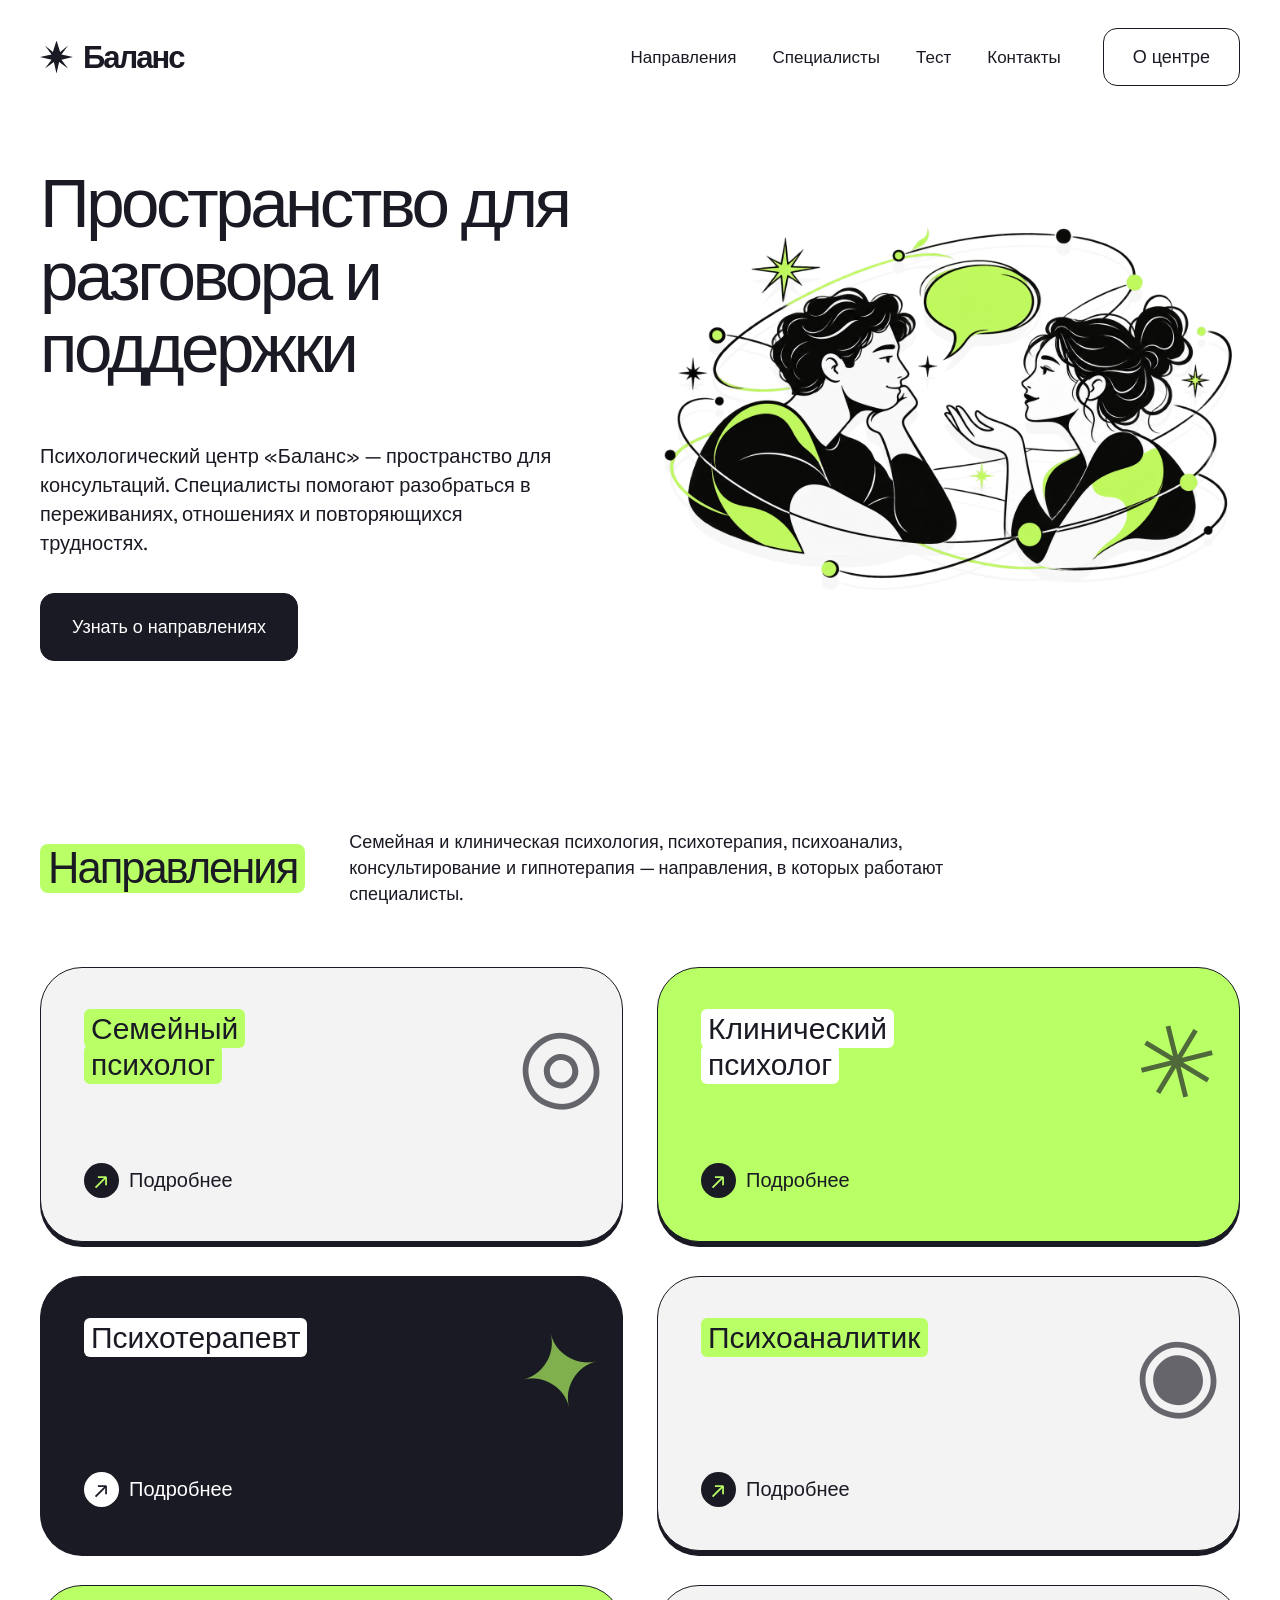
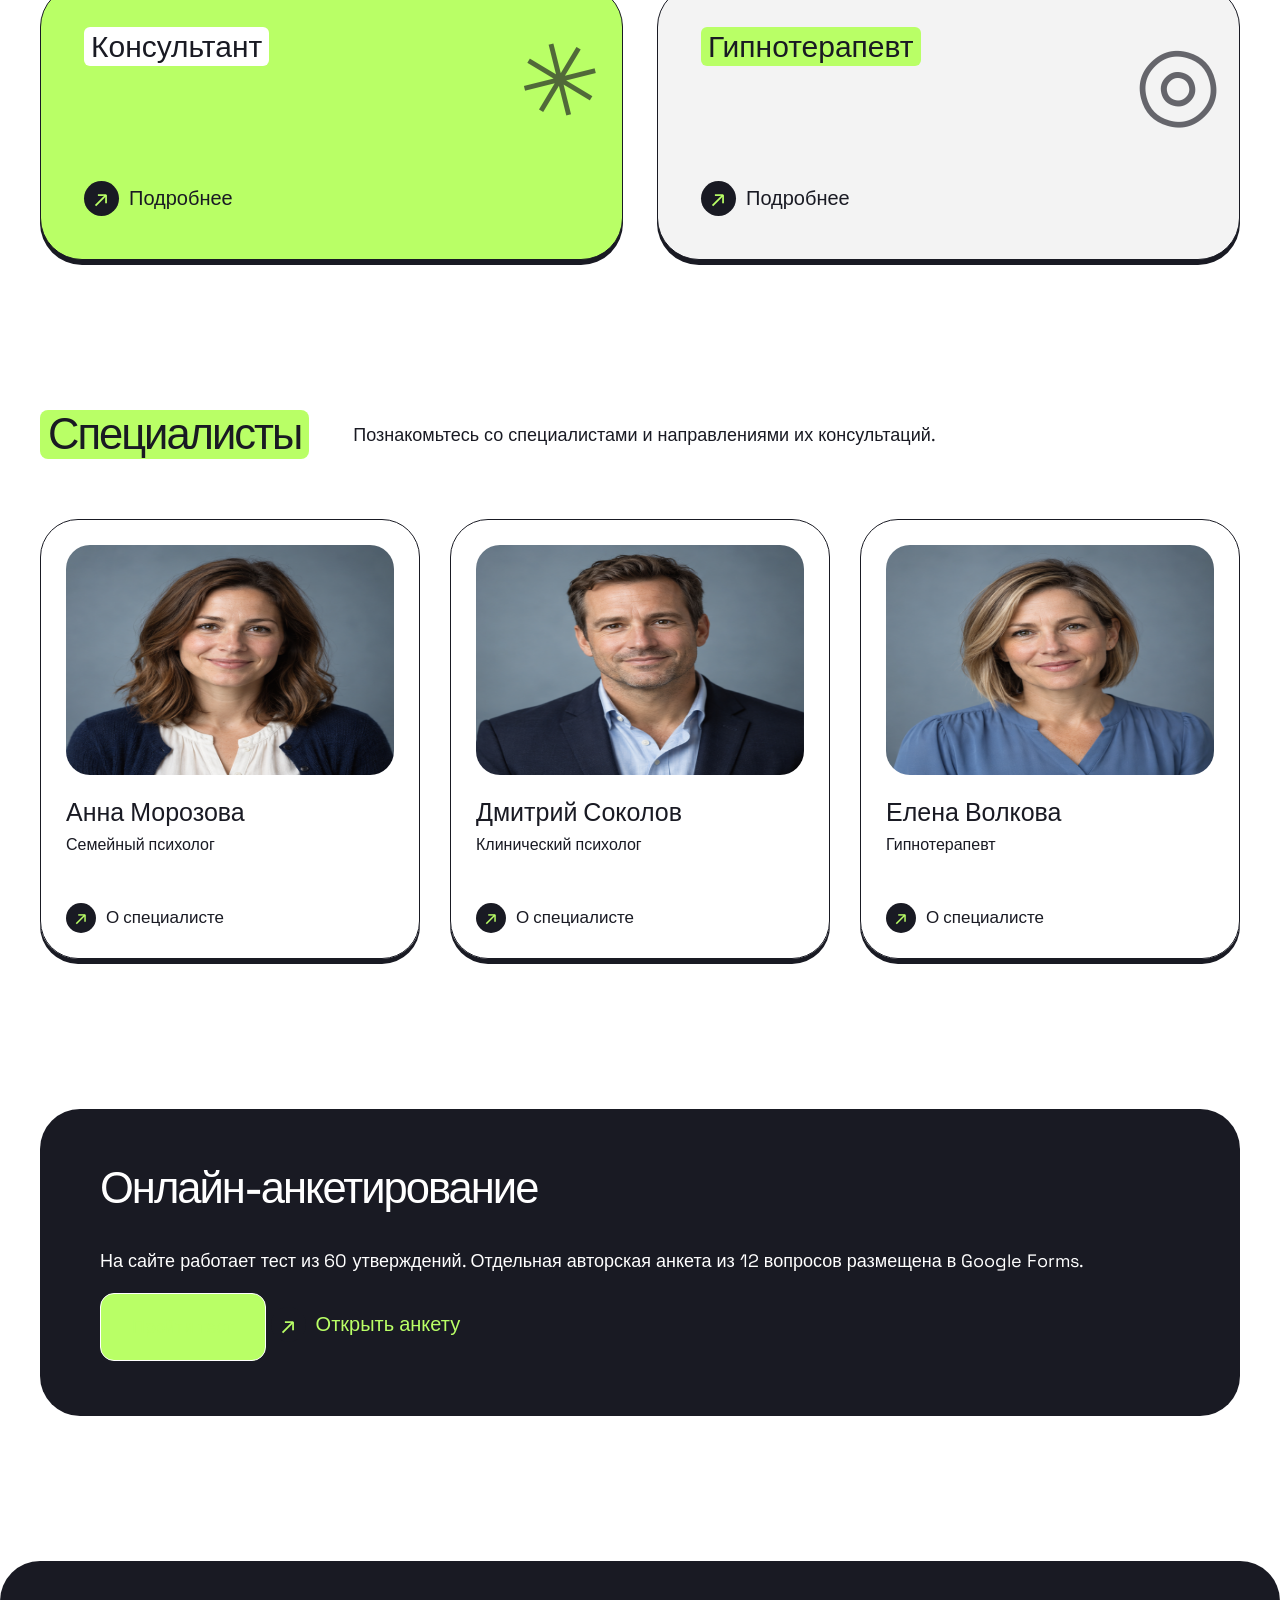
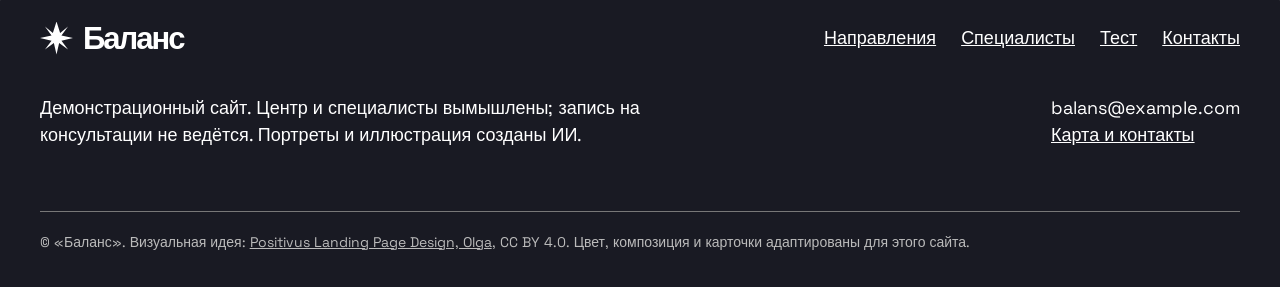
==== commit 68b51b6b: "Present Balance as a consultation center" ====
--- a/index.html
+++ b/index.html
@@ -1 +1 @@
-<!doctype html><html lang="ru"><head><meta charset="utf-8"><meta name="viewport" content="width=device-width,initial-scale=1"><title>Психологический центр — Баланс</title><meta name="description" content="Учебный сайт психологического центра Баланс: специалисты, консультации и онлайн-анкетирование."><link rel="stylesheet" href="style.css?v=20261001a"></head><body><header class="wrap topbar"><a class="brand" href="index.html" aria-label="Баланс, главная"><span class="brand-mark" aria-hidden="true"></span>Баланс</a><button class="menu-toggle" type="button" aria-controls="main-nav" aria-expanded="false" onclick="const n=document.getElementById('main-nav');const o=n.classList.toggle('is-open');this.setAttribute('aria-expanded',o)">Меню ☰</button><nav id="main-nav" aria-label="Основная навигация"><a href="index.html#services">Направления</a><a href="index.html#team">Специалисты</a><a href="index.html#process">Как это работает</a><a href="test.html">Тест</a><a href="contacts.html">Контакты</a></nav><a class="nav-cta" href="contacts.html">О центре</a></header><main><div class="wrap"><section class="hero"><div><h1>Пространство для разговора и поддержки</h1><p class="lead">Учебный психологический центр «Баланс». Знакомьтесь с направлениями работы, специалистами и форматом онлайн-анкетирования.</p><a class="button" href="#services">Узнать о направлениях</a><p class="hero-note">Центр создан для учебного проекта; запись на реальные консультации не ведётся.</p></div><img class="hero-art" src="hero-conversation.png" alt="Иллюстрация разговора двух людей" width="1024" height="1024"></section><section class="section" id="services"><div class="section-head"><h2>Направления</h2><p>Разные запросы требуют разного разговора. Выберите тему, чтобы узнать о формате работы.</p></div><div class="grid"><article class="service"><h3><span>Семейный<br>психолог</span></h3><a class="text-link" href="anna.html">Подробнее</a><span class="service-art" aria-hidden="true">◎</span></article><article class="service"><h3><span>Клинический<br>психолог</span></h3><a class="text-link" href="dmitry.html">Подробнее</a><span class="service-art" aria-hidden="true">✳</span></article><article class="service"><h3><span>Психотерапевт</span></h3><a class="text-link" href="specializations.html#psychotherapist">Подробнее</a><span class="service-art" aria-hidden="true">✦</span></article><article class="service"><h3><span>Психоаналитик</span></h3><a class="text-link" href="specializations.html#psychoanalyst">Подробнее</a><span class="service-art" aria-hidden="true">◉</span></article><article class="service"><h3><span>Консультант</span></h3><a class="text-link" href="specializations.html#consultant">Подробнее</a><span class="service-art" aria-hidden="true">✳</span></article><article class="service"><h3><span>Гипнотерапевт</span></h3><a class="text-link" href="elena.html">Подробнее</a><span class="service-art" aria-hidden="true">◎</span></article></div></section><section class="statement"><div><h2>Иногда достаточно начать с одного вопроса</h2><p>Посмотрите, как устроен учебный тест, и проверьте его работу без регистрации.</p><a class="button" href="test.html">Открыть тест</a></div><div class="statement-art" aria-hidden="true">✳</div></section><section class="section" id="team"><div class="section-head"><h2>Специалисты</h2><p>Три страницы специалистов показывают примеры направлений из учебной модели.</p></div><div class="people"><article class="person"><div class="portrait p0" role="img" aria-label="Вымышленный портрет: Анна Морозова"></div><h3>Анна Морозова</h3><p>Семейный психолог</p><a class="text-link" href="anna.html">О специалисте</a></article><article class="person"><div class="portrait p1" role="img" aria-label="Вымышленный портрет: Дмитрий Соколов"></div><h3>Дмитрий Соколов</h3><p>Клинический психолог</p><a class="text-link" href="dmitry.html">О специалисте</a></article><article class="person"><div class="portrait p2" role="img" aria-label="Вымышленный портрет: Елена Волкова"></div><h3>Елена Волкова</h3><p>Гипнотерапевт</p><a class="text-link" href="elena.html">О специалисте</a></article></div></section><section class="section process" id="process"><div class="section-head"><h2>Как это работает</h2><p>Пример последовательности работы психологического центра.</p></div><details open><summary><b>01</b>Обращение</summary><p>Человек выбирает направление и узнаёт, какие вопросы можно обсудить.</p></details><details ><summary><b>02</b>Первая беседа</summary><p>На встрече уточняют запрос и договариваются о цели дальнейшей работы.</p></details><details ><summary><b>03</b>Исследование</summary><p>При необходимости используют учебную анкету или тест и обсуждают результаты с учётом ограничений методики.</p></details><details ><summary><b>04</b>Итоги</summary><p>Подводят итоги и решают, требуется ли продолжение работы.</p></details></section><section class="section"><div class="band"><h2>Онлайн-анкетирование</h2><p>На сайте работает тест из 60 утверждений. Отдельная авторская анкета из 12 вопросов размещена в Google Forms.</p><a class="button button-lime" href="test.html">Пройти тест</a> <a class="text-link" href="https://docs.google.com/forms/d/e/1FAIpQLSfOgb2w6wKbBJeCbJoHYCymH2DjRlRUBL3cMZ-WfeYJ0pLT4Q/viewform">Открыть анкету</a></div></section></div></main><footer><div class="wrap"><div class="footer-top"><a class="brand" href="index.html"><span class="brand-mark" aria-hidden="true"></span>Баланс</a><nav aria-label="Навигация в подвале"><a href="index.html#services">Направления</a><a href="index.html#team">Специалисты</a><a href="index.html#process">Как это работает</a><a href="test.html">Тест</a><a href="contacts.html">Контакты</a></nav></div><div class="footer-meta"><p>Учебный проект. Центр и специалисты вымышлены. Портреты и иллюстрация созданы ИИ. Консультации не проводятся.</p><p>balans@example.com<br><a href="contacts.html">Карта и контакты</a></p></div><div class="footer-bottom">© Учебный проект «Баланс». Визуальная идея: <a href="https://www.figma.com/community/file/1230604708032389430/positivus-landing-page-design">Positivus Landing Page Design, Olga</a>, CC BY 4.0. Цвет, композиция и карточки адаптированы для этого сайта.</div></div></footer></body></html>+<!doctype html><html lang="ru"><head><meta charset="utf-8"><meta name="viewport" content="width=device-width,initial-scale=1"><title>Психологический центр — Баланс</title><meta name="description" content="Психологический центр Баланс: направления консультаций, специалисты и контакты."><link rel="stylesheet" href="style.css?v=20261001b"></head><body><header class="wrap topbar"><a class="brand" href="index.html" aria-label="Баланс, главная"><span class="brand-mark" aria-hidden="true"></span>Баланс</a><button class="menu-toggle" type="button" aria-controls="main-nav" aria-expanded="false" onclick="const n=document.getElementById('main-nav');const o=n.classList.toggle('is-open');this.setAttribute('aria-expanded',o)">Меню ☰</button><nav id="main-nav" aria-label="Основная навигация"><a href="index.html#services">Направления</a><a href="index.html#team">Специалисты</a><a href="test.html">Тест</a><a href="contacts.html">Контакты</a></nav><a class="nav-cta" href="contacts.html">О центре</a></header><main><div class="wrap"><section class="hero"><div><h1>Пространство для разговора и поддержки</h1><p class="lead">Психологический центр «Баланс» — пространство для консультаций. Специалисты помогают разобраться в переживаниях, отношениях и повторяющихся трудностях.</p><a class="button" href="#services">Узнать о направлениях</a></div><img class="hero-art" src="hero-conversation.png" alt="Иллюстрация разговора двух людей" width="1024" height="1024"></section><section class="section" id="services"><div class="section-head"><h2>Направления</h2><p>Семейная и клиническая психология, психотерапия, психоанализ, консультирование и гипнотерапия — направления, в которых работают специалисты.</p></div><div class="grid"><article class="service"><h3><span>Семейный<br>психолог</span></h3><a class="text-link" href="anna.html">Подробнее</a><span class="service-art" aria-hidden="true">◎</span></article><article class="service"><h3><span>Клинический<br>психолог</span></h3><a class="text-link" href="dmitry.html">Подробнее</a><span class="service-art" aria-hidden="true">✳</span></article><article class="service"><h3><span>Психотерапевт</span></h3><a class="text-link" href="specializations.html#psychotherapist">Подробнее</a><span class="service-art" aria-hidden="true">✦</span></article><article class="service"><h3><span>Психоаналитик</span></h3><a class="text-link" href="specializations.html#psychoanalyst">Подробнее</a><span class="service-art" aria-hidden="true">◉</span></article><article class="service"><h3><span>Консультант</span></h3><a class="text-link" href="specializations.html#consultant">Подробнее</a><span class="service-art" aria-hidden="true">✳</span></article><article class="service"><h3><span>Гипнотерапевт</span></h3><a class="text-link" href="elena.html">Подробнее</a><span class="service-art" aria-hidden="true">◎</span></article></div></section><section class="section" id="team"><div class="section-head"><h2>Специалисты</h2><p>Познакомьтесь со специалистами и направлениями их консультаций.</p></div><div class="people"><article class="person"><div class="portrait p0" role="img" aria-label="Вымышленный портрет: Анна Морозова"></div><h3>Анна Морозова</h3><p>Семейный психолог</p><a class="text-link" href="anna.html">О специалисте</a></article><article class="person"><div class="portrait p1" role="img" aria-label="Вымышленный портрет: Дмитрий Соколов"></div><h3>Дмитрий Соколов</h3><p>Клинический психолог</p><a class="text-link" href="dmitry.html">О специалисте</a></article><article class="person"><div class="portrait p2" role="img" aria-label="Вымышленный портрет: Елена Волкова"></div><h3>Елена Волкова</h3><p>Гипнотерапевт</p><a class="text-link" href="elena.html">О специалисте</a></article></div></section><section class="section"><div class="band"><h2>Онлайн-анкетирование</h2><p>На сайте работает тест из 60 утверждений. Отдельная авторская анкета из 12 вопросов размещена в Google Forms.</p><a class="button button-lime" href="test.html">Пройти тест</a> <a class="text-link" href="https://docs.google.com/forms/d/e/1FAIpQLSfOgb2w6wKbBJeCbJoHYCymH2DjRlRUBL3cMZ-WfeYJ0pLT4Q/viewform">Открыть анкету</a></div></section></div></main><footer><div class="wrap"><div class="footer-top"><a class="brand" href="index.html"><span class="brand-mark" aria-hidden="true"></span>Баланс</a><nav aria-label="Навигация в подвале"><a href="index.html#services">Направления</a><a href="index.html#team">Специалисты</a><a href="test.html">Тест</a><a href="contacts.html">Контакты</a></nav></div><div class="footer-meta"><p>Демонстрационный сайт. Центр и специалисты вымышлены; запись на консультации не ведётся. Портреты и иллюстрация созданы ИИ.</p><p>balans@example.com<br><a href="contacts.html">Карта и контакты</a></p></div><div class="footer-bottom">© «Баланс». Визуальная идея: <a href="https://www.figma.com/community/file/1230604708032389430/positivus-landing-page-design">Positivus Landing Page Design, Olga</a>, CC BY 4.0. Цвет, композиция и карточки адаптированы для этого сайта.</div></div></footer></body></html>
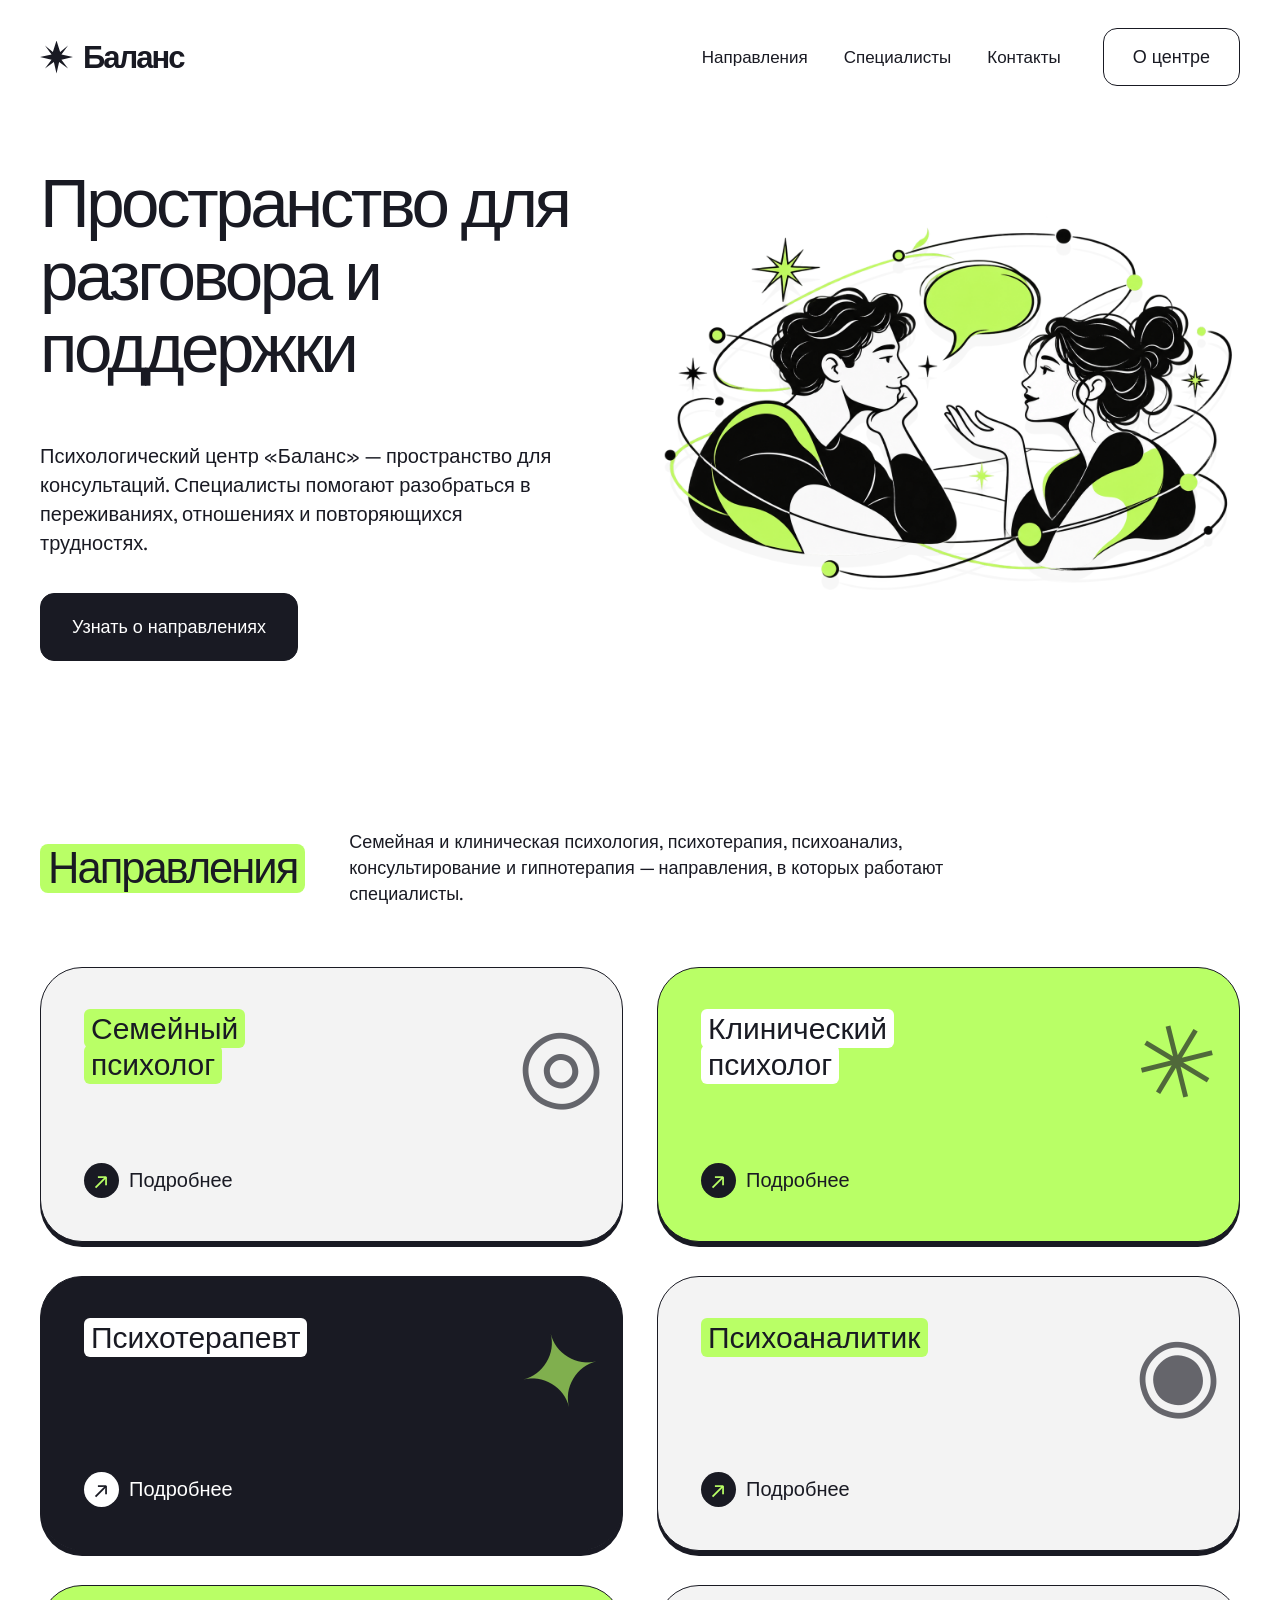
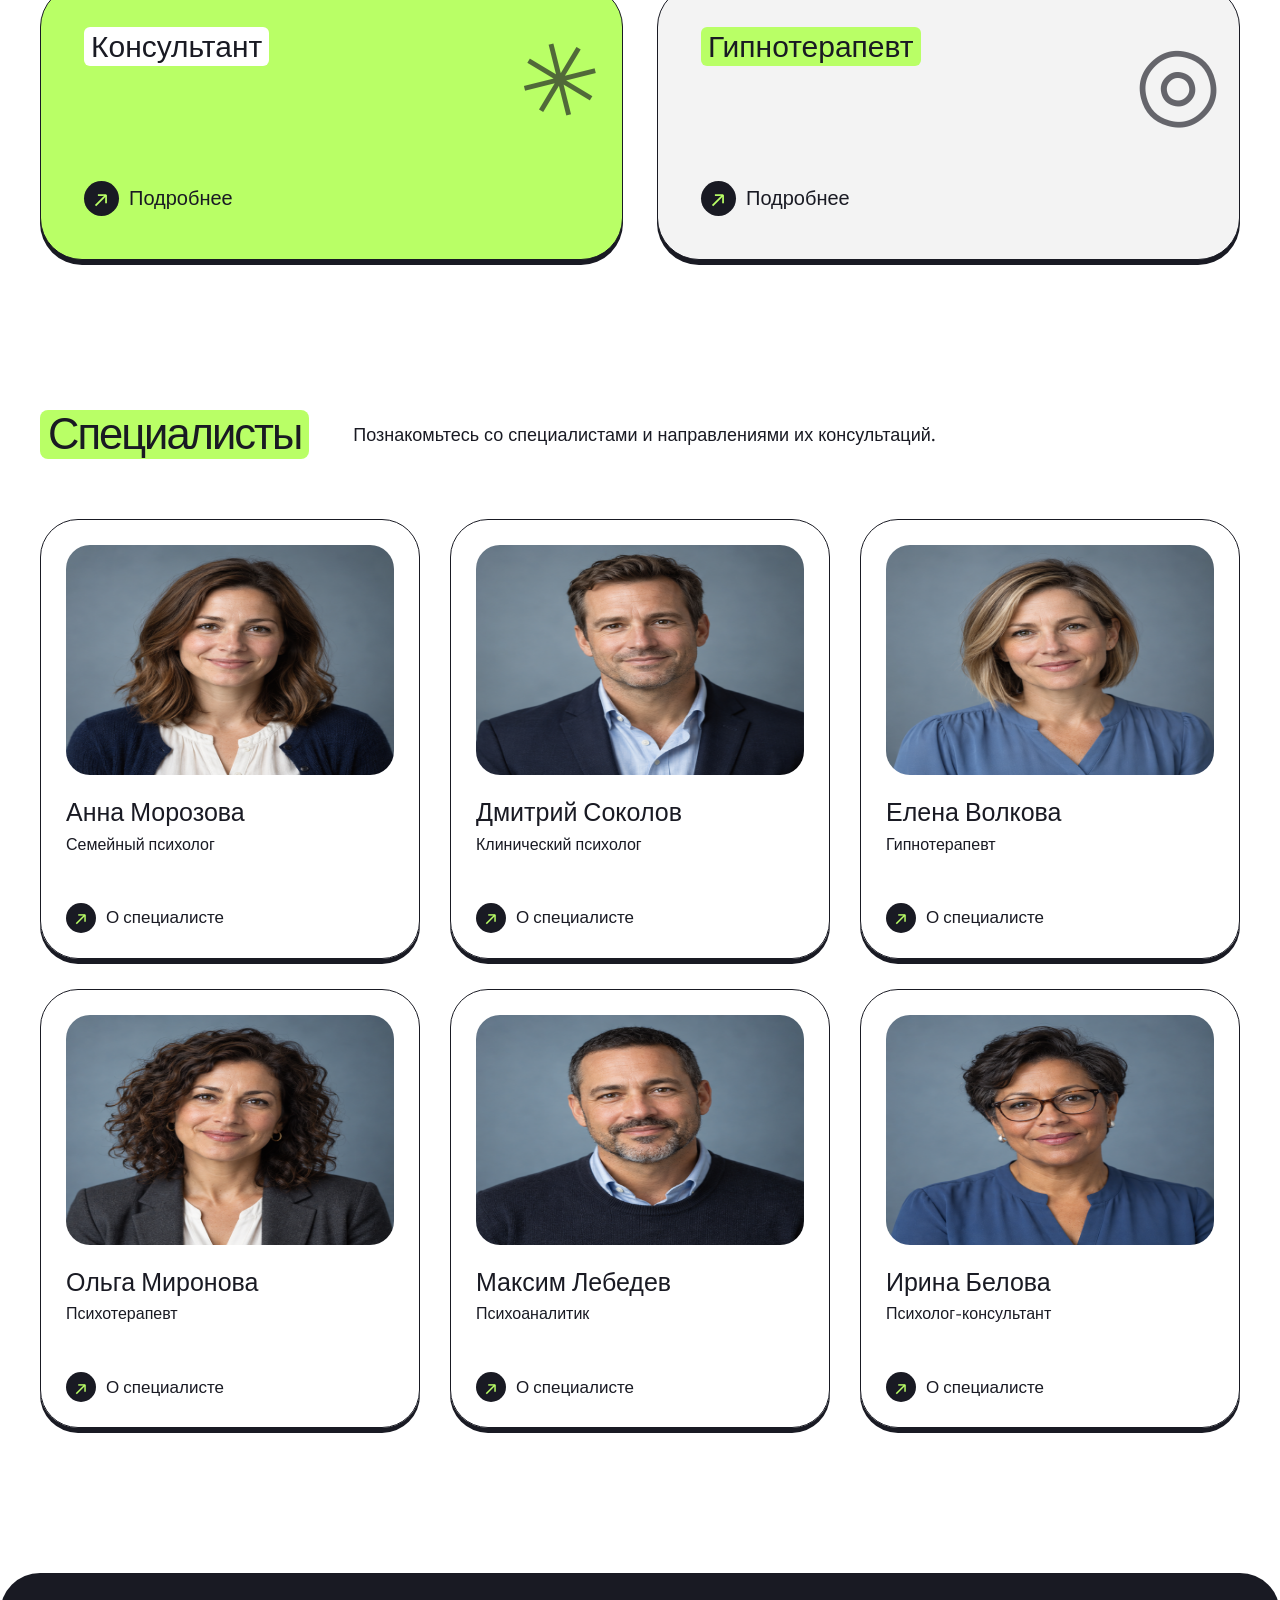
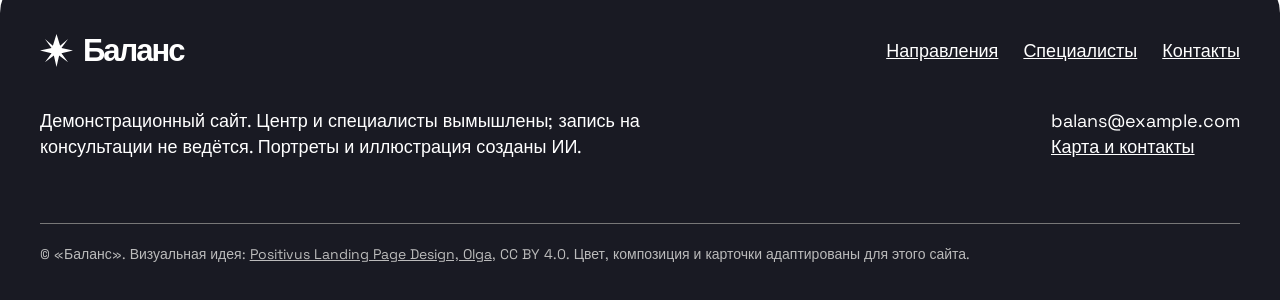
==== commit 745ee411: "Show six specialists and move surveys off site" ====
--- a/index.html
+++ b/index.html
@@ -1 +1 @@
-<!doctype html><html lang="ru"><head><meta charset="utf-8"><meta name="viewport" content="width=device-width,initial-scale=1"><title>Психологический центр — Баланс</title><meta name="description" content="Психологический центр Баланс: направления консультаций, специалисты и контакты."><link rel="stylesheet" href="style.css?v=20261001b"></head><body><header class="wrap topbar"><a class="brand" href="index.html" aria-label="Баланс, главная"><span class="brand-mark" aria-hidden="true"></span>Баланс</a><button class="menu-toggle" type="button" aria-controls="main-nav" aria-expanded="false" onclick="const n=document.getElementById('main-nav');const o=n.classList.toggle('is-open');this.setAttribute('aria-expanded',o)">Меню ☰</button><nav id="main-nav" aria-label="Основная навигация"><a href="index.html#services">Направления</a><a href="index.html#team">Специалисты</a><a href="test.html">Тест</a><a href="contacts.html">Контакты</a></nav><a class="nav-cta" href="contacts.html">О центре</a></header><main><div class="wrap"><section class="hero"><div><h1>Пространство для разговора и поддержки</h1><p class="lead">Психологический центр «Баланс» — пространство для консультаций. Специалисты помогают разобраться в переживаниях, отношениях и повторяющихся трудностях.</p><a class="button" href="#services">Узнать о направлениях</a></div><img class="hero-art" src="hero-conversation.png" alt="Иллюстрация разговора двух людей" width="1024" height="1024"></section><section class="section" id="services"><div class="section-head"><h2>Направления</h2><p>Семейная и клиническая психология, психотерапия, психоанализ, консультирование и гипнотерапия — направления, в которых работают специалисты.</p></div><div class="grid"><article class="service"><h3><span>Семейный<br>психолог</span></h3><a class="text-link" href="anna.html">Подробнее</a><span class="service-art" aria-hidden="true">◎</span></article><article class="service"><h3><span>Клинический<br>психолог</span></h3><a class="text-link" href="dmitry.html">Подробнее</a><span class="service-art" aria-hidden="true">✳</span></article><article class="service"><h3><span>Психотерапевт</span></h3><a class="text-link" href="specializations.html#psychotherapist">Подробнее</a><span class="service-art" aria-hidden="true">✦</span></article><article class="service"><h3><span>Психоаналитик</span></h3><a class="text-link" href="specializations.html#psychoanalyst">Подробнее</a><span class="service-art" aria-hidden="true">◉</span></article><article class="service"><h3><span>Консультант</span></h3><a class="text-link" href="specializations.html#consultant">Подробнее</a><span class="service-art" aria-hidden="true">✳</span></article><article class="service"><h3><span>Гипнотерапевт</span></h3><a class="text-link" href="elena.html">Подробнее</a><span class="service-art" aria-hidden="true">◎</span></article></div></section><section class="section" id="team"><div class="section-head"><h2>Специалисты</h2><p>Познакомьтесь со специалистами и направлениями их консультаций.</p></div><div class="people"><article class="person"><div class="portrait p0" role="img" aria-label="Вымышленный портрет: Анна Морозова"></div><h3>Анна Морозова</h3><p>Семейный психолог</p><a class="text-link" href="anna.html">О специалисте</a></article><article class="person"><div class="portrait p1" role="img" aria-label="Вымышленный портрет: Дмитрий Соколов"></div><h3>Дмитрий Соколов</h3><p>Клинический психолог</p><a class="text-link" href="dmitry.html">О специалисте</a></article><article class="person"><div class="portrait p2" role="img" aria-label="Вымышленный портрет: Елена Волкова"></div><h3>Елена Волкова</h3><p>Гипнотерапевт</p><a class="text-link" href="elena.html">О специалисте</a></article></div></section><section class="section"><div class="band"><h2>Онлайн-анкетирование</h2><p>На сайте работает тест из 60 утверждений. Отдельная авторская анкета из 12 вопросов размещена в Google Forms.</p><a class="button button-lime" href="test.html">Пройти тест</a> <a class="text-link" href="https://docs.google.com/forms/d/e/1FAIpQLSfOgb2w6wKbBJeCbJoHYCymH2DjRlRUBL3cMZ-WfeYJ0pLT4Q/viewform">Открыть анкету</a></div></section></div></main><footer><div class="wrap"><div class="footer-top"><a class="brand" href="index.html"><span class="brand-mark" aria-hidden="true"></span>Баланс</a><nav aria-label="Навигация в подвале"><a href="index.html#services">Направления</a><a href="index.html#team">Специалисты</a><a href="test.html">Тест</a><a href="contacts.html">Контакты</a></nav></div><div class="footer-meta"><p>Демонстрационный сайт. Центр и специалисты вымышлены; запись на консультации не ведётся. Портреты и иллюстрация созданы ИИ.</p><p>balans@example.com<br><a href="contacts.html">Карта и контакты</a></p></div><div class="footer-bottom">© «Баланс». Визуальная идея: <a href="https://www.figma.com/community/file/1230604708032389430/positivus-landing-page-design">Positivus Landing Page Design, Olga</a>, CC BY 4.0. Цвет, композиция и карточки адаптированы для этого сайта.</div></div></footer></body></html>+<!doctype html><html lang="ru"><head><meta charset="utf-8"><meta name="viewport" content="width=device-width,initial-scale=1"><title>Психологический центр — Баланс</title><meta name="description" content="Психологический центр Баланс: направления консультаций, специалисты и контакты."><link rel="stylesheet" href="style.css?v=20261001c"></head><body><header class="wrap topbar"><a class="brand" href="index.html" aria-label="Баланс, главная"><span class="brand-mark" aria-hidden="true"></span>Баланс</a><button class="menu-toggle" type="button" aria-controls="main-nav" aria-expanded="false" onclick="const n=document.getElementById('main-nav');const o=n.classList.toggle('is-open');this.setAttribute('aria-expanded',o)">Меню ☰</button><nav id="main-nav" aria-label="Основная навигация"><a href="index.html#services">Направления</a><a href="index.html#team">Специалисты</a><a href="contacts.html">Контакты</a></nav><a class="nav-cta" href="contacts.html">О центре</a></header><main><div class="wrap"><section class="hero"><div><h1>Пространство для разговора и поддержки</h1><p class="lead">Психологический центр «Баланс» — пространство для консультаций. Специалисты помогают разобраться в переживаниях, отношениях и повторяющихся трудностях.</p><a class="button" href="#services">Узнать о направлениях</a></div><img class="hero-art" src="hero-conversation.png" alt="Иллюстрация разговора двух людей" width="1024" height="1024"></section><section class="section" id="services"><div class="section-head"><h2>Направления</h2><p>Семейная и клиническая психология, психотерапия, психоанализ, консультирование и гипнотерапия — направления, в которых работают специалисты.</p></div><div class="grid"><article class="service"><h3><span>Семейный<br>психолог</span></h3><a class="text-link" href="anna.html">Подробнее</a><span class="service-art" aria-hidden="true">◎</span></article><article class="service"><h3><span>Клинический<br>психолог</span></h3><a class="text-link" href="dmitry.html">Подробнее</a><span class="service-art" aria-hidden="true">✳</span></article><article class="service"><h3><span>Психотерапевт</span></h3><a class="text-link" href="olga.html">Подробнее</a><span class="service-art" aria-hidden="true">✦</span></article><article class="service"><h3><span>Психоаналитик</span></h3><a class="text-link" href="maksim.html">Подробнее</a><span class="service-art" aria-hidden="true">◉</span></article><article class="service"><h3><span>Консультант</span></h3><a class="text-link" href="irina.html">Подробнее</a><span class="service-art" aria-hidden="true">✳</span></article><article class="service"><h3><span>Гипнотерапевт</span></h3><a class="text-link" href="elena.html">Подробнее</a><span class="service-art" aria-hidden="true">◎</span></article></div></section><section class="section" id="team"><div class="section-head"><h2>Специалисты</h2><p>Познакомьтесь со специалистами и направлениями их консультаций.</p></div><div class="people"><article class="person"><div class="portrait p0" role="img" aria-label="Вымышленный портрет: Анна Морозова"></div><h3>Анна Морозова</h3><p>Семейный психолог</p><a class="text-link" href="anna.html">О специалисте</a></article><article class="person"><div class="portrait p1" role="img" aria-label="Вымышленный портрет: Дмитрий Соколов"></div><h3>Дмитрий Соколов</h3><p>Клинический психолог</p><a class="text-link" href="dmitry.html">О специалисте</a></article><article class="person"><div class="portrait p2" role="img" aria-label="Вымышленный портрет: Елена Волкова"></div><h3>Елена Волкова</h3><p>Гипнотерапевт</p><a class="text-link" href="elena.html">О специалисте</a></article><article class="person"><div class="portrait p3" role="img" aria-label="Вымышленный портрет: Ольга Миронова"></div><h3>Ольга Миронова</h3><p>Психотерапевт</p><a class="text-link" href="olga.html">О специалисте</a></article><article class="person"><div class="portrait p4" role="img" aria-label="Вымышленный портрет: Максим Лебедев"></div><h3>Максим Лебедев</h3><p>Психоаналитик</p><a class="text-link" href="maksim.html">О специалисте</a></article><article class="person"><div class="portrait p5" role="img" aria-label="Вымышленный портрет: Ирина Белова"></div><h3>Ирина Белова</h3><p>Психолог-консультант</p><a class="text-link" href="irina.html">О специалисте</a></article></div></section></div></main><footer><div class="wrap"><div class="footer-top"><a class="brand" href="index.html"><span class="brand-mark" aria-hidden="true"></span>Баланс</a><nav aria-label="Навигация в подвале"><a href="index.html#services">Направления</a><a href="index.html#team">Специалисты</a><a href="contacts.html">Контакты</a></nav></div><div class="footer-meta"><p>Демонстрационный сайт. Центр и специалисты вымышлены; запись на консультации не ведётся. Портреты и иллюстрация созданы ИИ.</p><p>balans@example.com<br><a href="contacts.html">Карта и контакты</a></p></div><div class="footer-bottom">© «Баланс». Визуальная идея: <a href="https://www.figma.com/community/file/1230604708032389430/positivus-landing-page-design">Positivus Landing Page Design, Olga</a>, CC BY 4.0. Цвет, композиция и карточки адаптированы для этого сайта.</div></div></footer></body></html>
--- a/style.css
+++ b/style.css
@@ -4,7 +4,7 @@
 .wrap{width:min(calc(100% - 80px),var(--max));margin:auto}.topbar{display:flex;align-items:center;gap:42px;padding:28px 0}.brand{display:flex;align-items:center;gap:10px;font-size:31px;font-weight:700;letter-spacing:-2px;text-decoration:none;white-space:nowrap}.brand-mark{width:33px;height:33px;background:var(--ink);clip-path:polygon(50% 0,61% 35%,85% 15%,65% 42%,100% 50%,65% 58%,85% 85%,58% 65%,50% 100%,42% 65%,15% 85%,35% 58%,0 50%,35% 42%,15% 15%,39% 35%)}.topbar nav{display:flex;align-items:center;gap:36px;margin-left:auto}.topbar nav a{text-decoration:none;font-size:17px}.topbar nav a:hover,.text-link:hover{text-decoration:underline;text-decoration-thickness:2px}.nav-cta{border:1px solid var(--ink);border-radius:14px;padding:15px 29px;text-decoration:none;white-space:nowrap}.nav-cta:hover{background:var(--lime)}.menu-toggle{display:none}
 h1,h2,h3,p{margin-top:0}h1{font-size:clamp(48px,5.4vw,76px);line-height:1.05;letter-spacing:-3.5px;font-weight:500}h2{font-size:clamp(32px,3.4vw,46px);line-height:1.12;font-weight:500;letter-spacing:-2px}h3{font-size:30px;line-height:1.18;font-weight:500}.lead{font-size:20px;max-width:640px}.button{display:inline-flex;align-items:center;justify-content:center;background:var(--ink);color:#fff;text-decoration:none;border:1px solid var(--ink);border-radius:14px;padding:18px 31px;min-height:68px}.button:hover{background:var(--lime);color:var(--ink)}.button-lime{background:var(--lime);color:var(--ink)}.button-lime:hover{background:#fff}.text-link{display:inline-flex;align-items:center;gap:10px;text-decoration:none;font-size:20px}.text-link:before{content:'↗';display:grid;place-items:center;border-radius:50%;width:35px;height:35px;background:var(--ink);color:var(--lime);font-size:24px}.eyebrow{display:inline-block;background:var(--lime);font-size:20px;font-weight:600;border-radius:8px;padding:3px 8px;margin-bottom:20px}
 .hero{display:grid;grid-template-columns:1fr 1fr;align-items:center;gap:20px;padding:35px 0 75px}.hero h1{max-width:620px}.hero p{max-width:520px;margin:26px 0 35px}.hero-art{width:100%;max-height:530px;object-fit:contain;filter:drop-shadow(0 12px 0 rgba(0,0,0,.03))}.hero-note{font-size:13px;color:#666;margin-top:18px}.section{padding:75px 0}.section-head{display:flex;align-items:center;gap:44px;margin-bottom:60px}.section-head h2{background:var(--lime);border-radius:8px;padding:0 8px;margin:0;white-space:nowrap}.section-head p{max-width:600px;margin:0}.grid{display:grid;grid-template-columns:repeat(2,1fr);gap:34px}.service{background:var(--mist);border:1px solid var(--line);border-radius:42px;box-shadow:0 5px 0 var(--ink);min-height:275px;padding:43px;display:flex;flex-direction:column;justify-content:space-between;position:relative;overflow:hidden}.service:nth-child(2),.service:nth-child(5){background:var(--lime)}.service:nth-child(3){background:var(--ink);color:#fff}.service h3{max-width:330px;margin:0}.service h3 span{background:var(--lime);border-radius:6px;padding:0 7px;box-decoration-break:clone;-webkit-box-decoration-break:clone}.service:nth-child(2) h3 span,.service:nth-child(5) h3 span{background:#fff}.service:nth-child(3) h3 span{background:#fff;color:var(--ink)}.service .text-link{position:relative;z-index:2}.service:nth-child(3) .text-link:before{background:#fff;color:var(--ink)}.service-art{position:absolute;right:20px;top:45px;font-size:100px;line-height:1;transform:rotate(-14deg);opacity:.65;font-family:Arial,sans-serif}.service:nth-child(3) .service-art{color:var(--lime)}
-.statement{background:var(--mist);border-radius:44px;padding:60px;display:grid;grid-template-columns:1.3fr .7fr;align-items:center;gap:30px;margin:58px 0}.statement h2{max-width:600px}.statement-art{font-size:180px;line-height:1;text-align:center;transform:rotate(-16deg)}.people{display:grid;grid-template-columns:repeat(3,1fr);gap:30px}.person{border:1px solid var(--ink);border-radius:38px;box-shadow:0 5px 0 var(--ink);padding:25px}.portrait{height:230px;background-image:url('specialists.png');background-size:300% 100%;background-repeat:no-repeat;border-radius:24px;margin-bottom:23px}.portrait.p0{background-position:0 center}.portrait.p1{background-position:50% center}.portrait.p2{background-position:100% center}.person h3{font-size:25px;margin-bottom:5px}.person p{font-size:16px;min-height:54px}.person .text-link{font-size:17px}.person .text-link:before{width:30px;height:30px;font-size:20px}
+.statement{background:var(--mist);border-radius:44px;padding:60px;display:grid;grid-template-columns:1.3fr .7fr;align-items:center;gap:30px;margin:58px 0}.statement h2{max-width:600px}.statement-art{font-size:180px;line-height:1;text-align:center;transform:rotate(-16deg)}.people{display:grid;grid-template-columns:repeat(3,1fr);gap:30px}.person{border:1px solid var(--ink);border-radius:38px;box-shadow:0 5px 0 var(--ink);padding:25px}.portrait{height:230px;background-image:url('specialists.png');background-size:300% 100%;background-repeat:no-repeat;border-radius:24px;margin-bottom:23px}.portrait.p0{background-position:0 center}.portrait.p1{background-position:50% center}.portrait.p2{background-position:100% center}.portrait.p3,.portrait.p4,.portrait.p5{background-image:url('specialists-2.png')}.portrait.p3{background-position:0 center}.portrait.p4{background-position:50% center}.portrait.p5{background-position:100% center}.person h3{font-size:25px;margin-bottom:5px}.person p{font-size:16px;min-height:54px}.person .text-link{font-size:17px}.person .text-link:before{width:30px;height:30px;font-size:20px}
 .process details{background:var(--mist);border:1px solid var(--ink);border-radius:36px;box-shadow:0 5px 0 var(--ink);padding:30px 42px;margin:27px 0}.process details[open]{background:var(--lime)}.process summary{list-style:none;display:flex;align-items:center;gap:25px;cursor:pointer;font-size:26px;font-weight:500}.process summary::-webkit-details-marker{display:none}.process summary b{font-size:46px;font-weight:500}.process summary:after{content:'+';margin-left:auto;width:45px;height:45px;border:1px solid var(--ink);border-radius:50%;display:grid;place-items:center;background:#fff;font-size:30px}.process details[open] summary:after{content:'−'}.process details p{border-top:1px solid var(--ink);padding-top:24px;margin:26px 0 0}.band{background:var(--ink);color:#fff;border-radius:40px;padding:55px 60px}.band h2{color:#fff}.band a{color:var(--lime)}.band .button{border-color:#fff}.band .button:hover{border-color:var(--lime)}
 .inner-hero{padding:70px 0 45px;display:grid;grid-template-columns:1.1fr .9fr;align-items:center;gap:55px}.inner-hero h1{font-size:clamp(45px,5vw,70px)}.inner-hero .lead{margin-bottom:30px}.inner-hero .portrait{height:465px;border-radius:34px;border:1px solid var(--ink);box-shadow:0 6px 0 var(--ink);margin:0}.note{background:var(--mist);border-left:7px solid var(--lime);padding:22px 28px;border-radius:4px;margin:28px 0;font-size:16px}.chart{display:flex;align-items:end;gap:16px;height:270px;border-bottom:2px solid var(--ink);padding-top:25px;margin-bottom:50px}.chart-col{flex:1;background:var(--lime);min-width:25px;border:1px solid var(--ink);border-radius:10px 10px 0 0;position:relative;text-align:center;font-size:18px;font-weight:700;padding:12px 0}.chart-col span{position:absolute;left:0;right:0;bottom:-34px;font-size:14px;font-weight:400}.map{width:100%;height:420px;border:1px solid var(--ink);border-radius:28px}.contact-grid{display:grid;grid-template-columns:.8fr 1.2fr;gap:50px;margin:40px 0 100px}
 .quiz-hero{max-width:850px;padding:70px 0 30px}.quiz-hero h1{margin-bottom:20px}.quiz-form{max-width:900px;margin:0 auto 80px}.quiz-form fieldset{border:1px solid var(--ink);border-radius:28px;box-shadow:0 4px 0 var(--ink);margin:22px 0;padding:25px 30px}.quiz-form legend{font-weight:600;font-size:20px;padding:0 10px}.quiz-form label{display:inline-flex;align-items:center;gap:10px;margin:4px 30px 4px 0;cursor:pointer}.quiz-form input[type=radio]{accent-color:#527f15;width:22px;height:22px}.quiz-form button{margin-top:20px}.quiz-result{background:var(--lime);border:1px solid var(--ink);border-radius:28px;padding:30px;margin:25px 0;font-size:22px}
